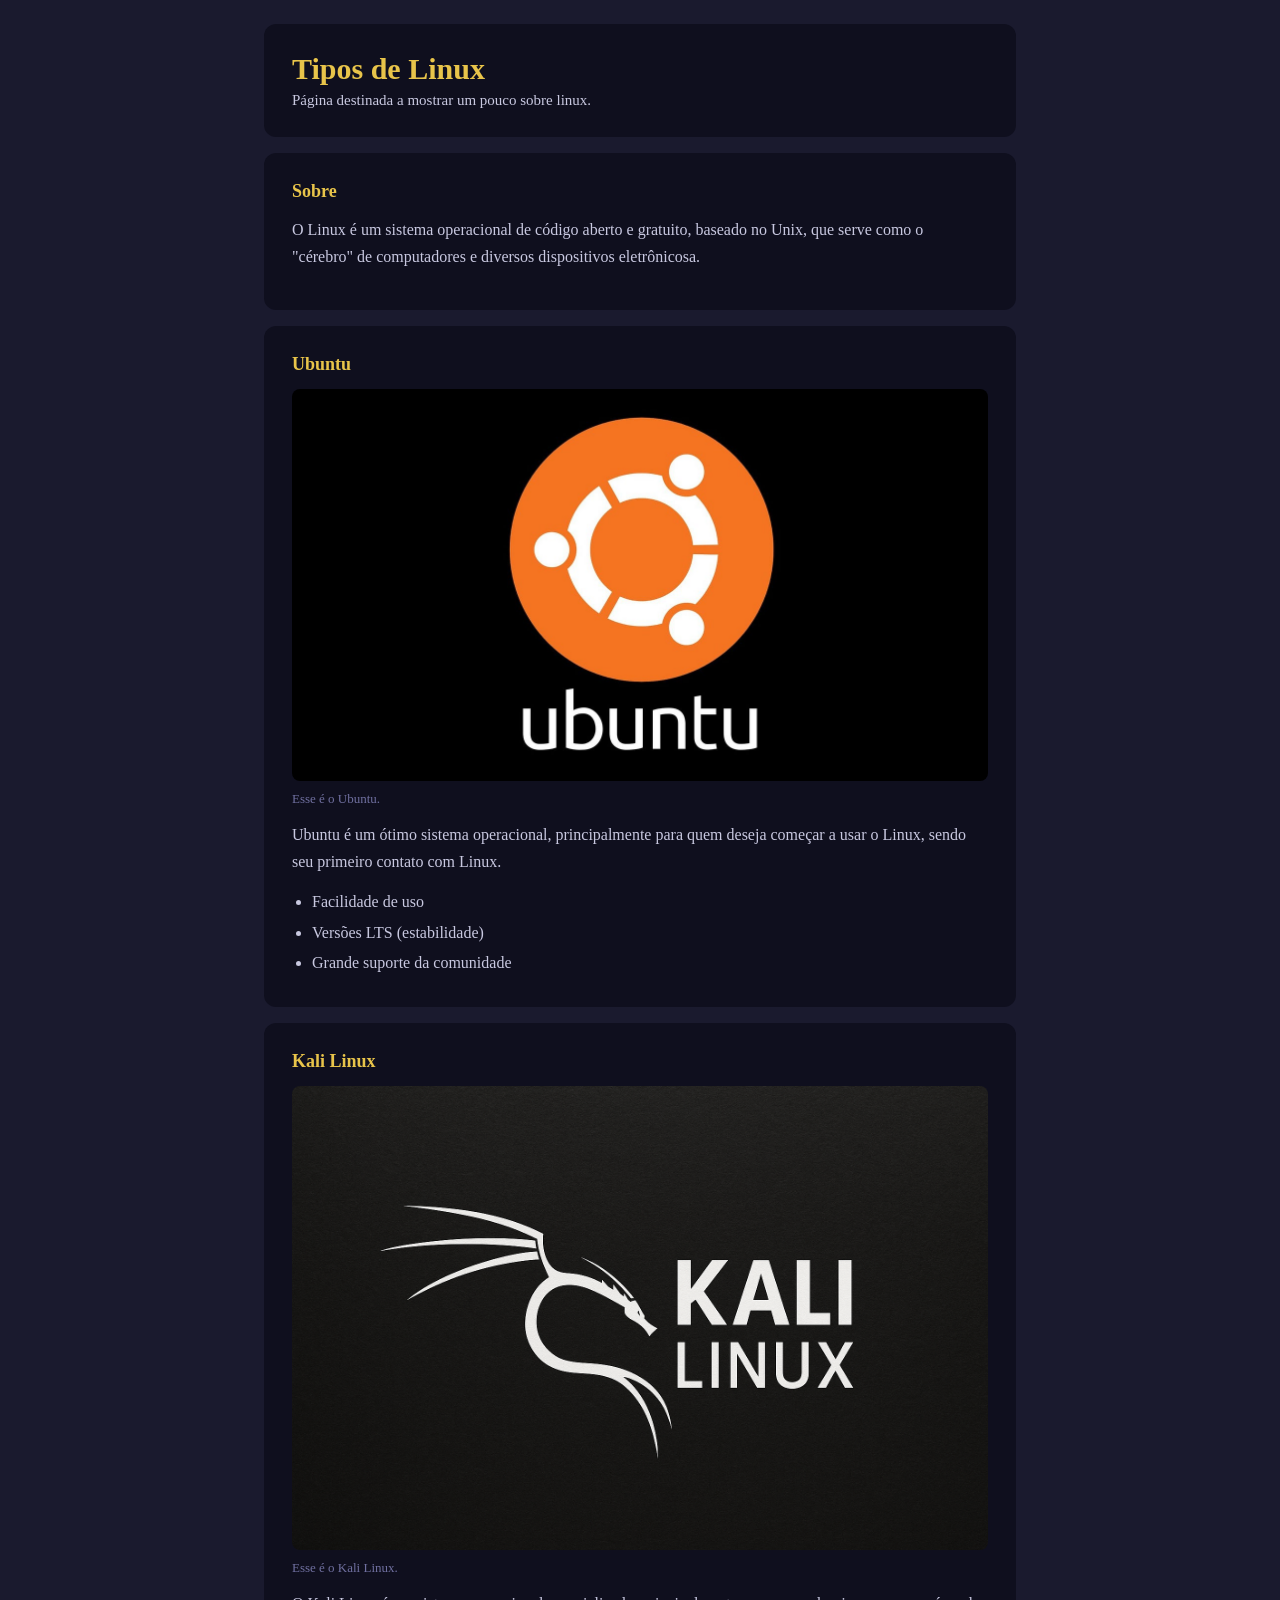
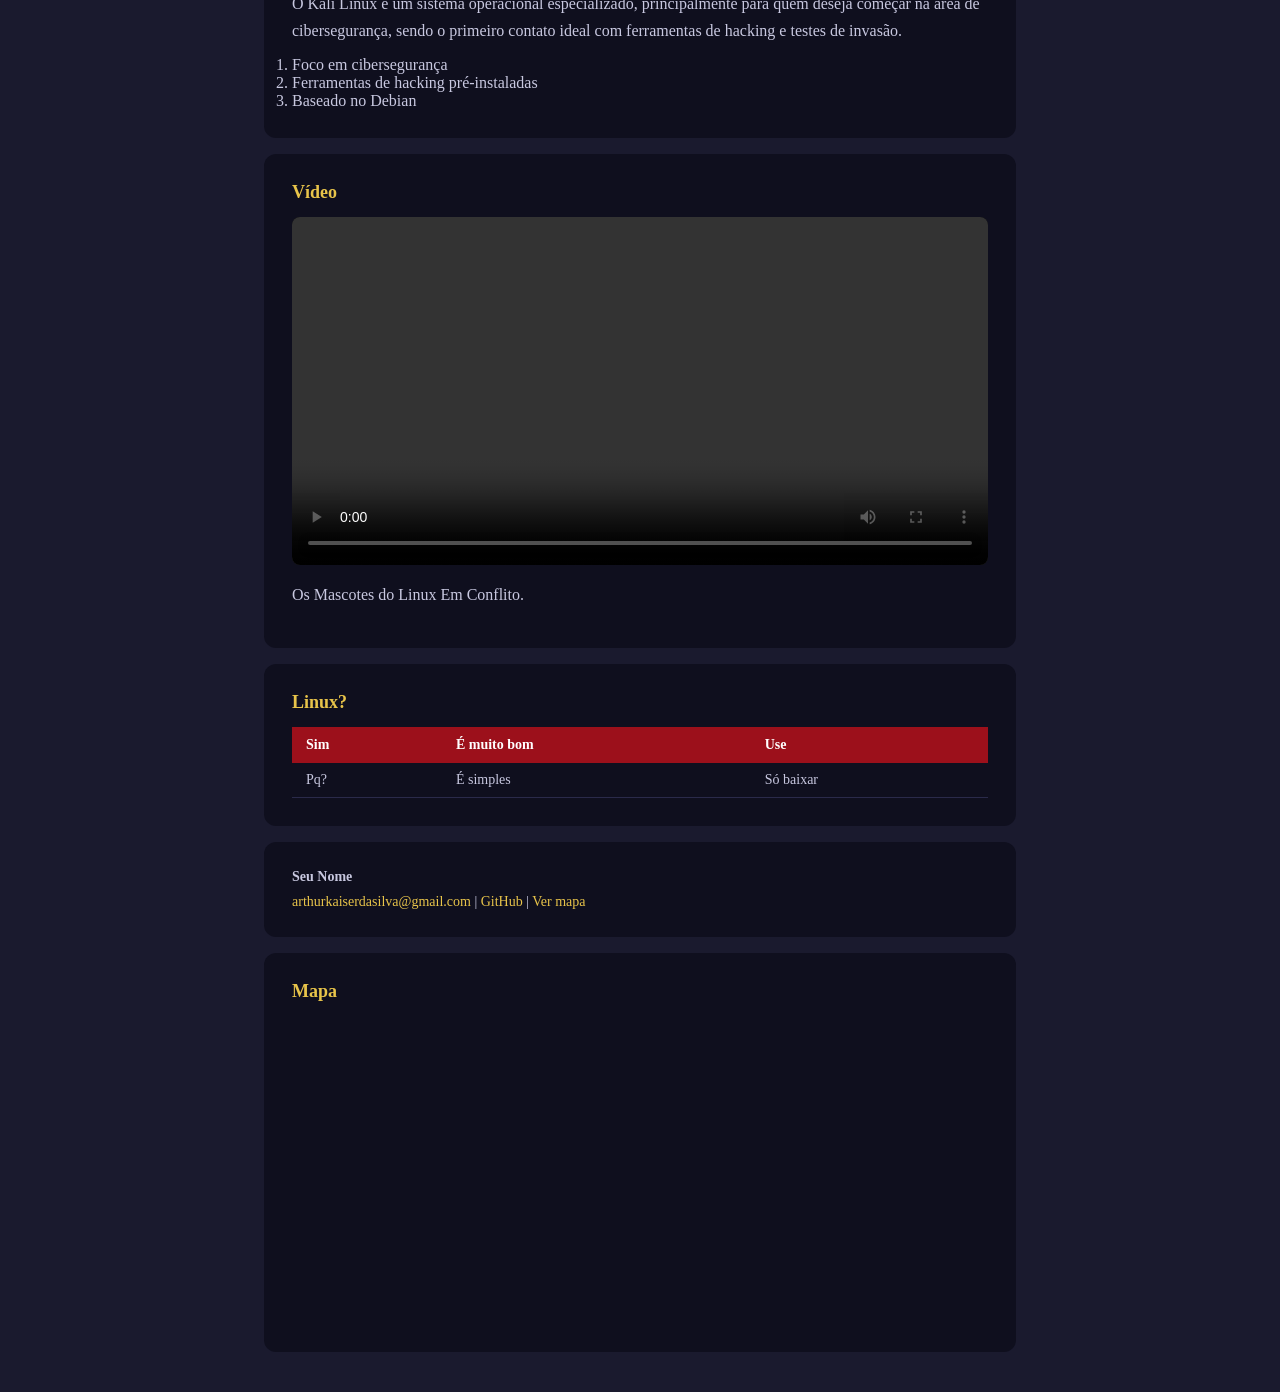
==== index.html @ 12c471ad "Add files via upload" ====
<!DOCTYPE html>
<html lang="pt-BR">

<head>
  <meta charset="utf-8" />
  <meta name="viewport" content="width=device-width, initial-scale=1" />
  <title>Linux</title>
  <style>
    * {
      box-sizing: border-box;
      margin: 0;
      padding: 0;
    }

    body {
      font-family: Georgia, serif;
      background: #1a1a2e;
      color: #c8c8e0;
    }

    .container {
      max-width: 800px;
      margin: 0 auto;
      padding: 24px;
    }

    header {
      background: #0f0f1e;
      border-radius: 12px;
      padding: 28px;
      margin-bottom: 16px;
    }

    header h1 {
      color: #e8c44a;
      font-size: 30px;
      margin-bottom: 6px;
    }

    header p {
      font-size: 15px;
    }

    section {
      background: #0f0f1e;
      border-radius: 12px;
      padding: 28px;
      margin-bottom: 16px;
    }

    section h2 {
      color: #e8c44a;
      font-size: 18px;
      margin-bottom: 14px;
    }

    section p {
      line-height: 1.7;
      margin-bottom: 12px;
    }

    img {
      width: 100%;
      height: auto;
      border-radius: 8px;
      margin-bottom: 6px;
    }

    figcaption {
      font-size: 13px;
      color: #7070a0;
      margin-bottom: 14px;
    }

    ul {
      padding-left: 20px;
      line-height: 1.9;
    }

    video {
      width: 100%;
      border-radius: 8px;
      background: #000;
      margin-bottom: 12px;
    }

    table {
      width: 100%;
      border-collapse: collapse;
      font-size: 14px;
      margin-top: 4px;
    }

    th {
      background: #9c101b;
      color: #fff;
      padding: 10px 14px;
      text-align: left;
    }

    td {
      padding: 9px 14px;
      border-bottom: 1px solid #2a2a4a;
    }

    footer {
      background: #0f0f1e;
      border-radius: 12px;
      padding: 22px 28px;
      margin-bottom: 16px;
    }

    footer p {
      line-height: 1.8;
      font-size: 14px;
    }

    a {
      color: #e8c44a;
      text-decoration: none;
    }

    iframe {
      width: 100%;
      height: 300px;
      border: 0;
      border-radius: 8px;
      margin-top: 4px;
    }
  </style>
</head>

<body>
  <div class="container">

    <header>
      <h1>Tipos de Linux</h1>
      <p>Página destinada a mostrar um pouco sobre linux.</p>
    </header>

    <section>
      <h2>Sobre</h2>
      <p>O Linux é um sistema operacional de código aberto e gratuito, baseado no Unix, que serve como o "cérebro" de computadores e diversos dispositivos eletrônicosa.</p>
    </section>

    <section>
      <h2>Ubuntu</h2>
      <figure>
        <img src="src/img/img01.png" alt="Ubuntu" />
        <figcaption>Esse é o Ubuntu.</figcaption>
      </figure>
      <p>Ubuntu é um ótimo sistema operacional, principalmente para quem deseja começar a usar o Linux, sendo seu primeiro contato com Linux.</p>
      <ul>
        <li>Facilidade de uso</li>
        <li>Versões LTS (estabilidade)</li>
        <li>Grande suporte da comunidade</li>
      </ul>
    </section>

    <section>
      <h2>Kali Linux</h2>
      <figure>
        <img src="src/img/img02.png" alt="Kali Linux" />
        <figcaption>Esse é o Kali Linux.</figcaption>
      </figure>
      <p>O Kali Linux é um sistema operacional especializado, principalmente para quem deseja começar na área de cibersegurança, sendo o primeiro contato ideal com ferramentas de hacking e testes de invasão.</p>
      <ol>
        <li>Foco em cibersegurança</li>
        <li>Ferramentas de hacking pré-instaladas</li>
        <li>Baseado no Debian</li>
      </ol>
    </section>

    <section>
      <h2>Vídeo</h2>
      <video controls>
        <source src="src/vid/vid01.mp4" type="video/mp4" />
        
      </video>
      <p>Os Mascotes do Linux Em Conflito.</p>
    </section>

    <section>
      <h2>Linux?</h2>
      <table>
        <tr>
          <th>Sim</th>
          <th>É muito bom</th>
          <th>Use</th>
        </tr>
        <tr>
          <td>Pq?</td>
          <td>É simples</td>
          <td>Só baixar</td>
        </tr>
      </table>
    </section>

    <footer>
      <p><strong>Seu Nome</strong></p>
      <p>
        <a href="mailto:arthurkaiserdasilva@gmail.com">arthurkaiserdasilva@gmail.com</a> |
        <a href="https://github.com/arthurkaisers" target="_blank">GitHub</a> |
        <a href="#mapa">Ver mapa</a>
      </p>
    </footer>

    <section id="mapa">
      <h2>Mapa</h2>
      <iframe
        title="Mapa"
        src="https://www.google.com/maps/embed?pb=!1m18!1m12!1m3!1d3576.6852123046588!2d-48.85361492365835!3d-26.30430296806003!2m3!1f0!2f0!3f0!3m2!1i1024!2i768!4f13.1!3m3!1m2!1s0x94deb047b2a98c67%3A0x8101cf18a613c42a!2sCentro%20Universit%C3%A1rio%20Cat%C3%B3lica%20de%20Santa%20Catarina%20-%20Joinville!5e0!3m2!1spt-BR!2sbr!4v1771796308156!5m2!1spt-BR!2sbr"
        loading="lazy"
        referrerpolicy="no-referrer-when-downgrade">
      </iframe>
    </section>

  </div>
</body>

</html>
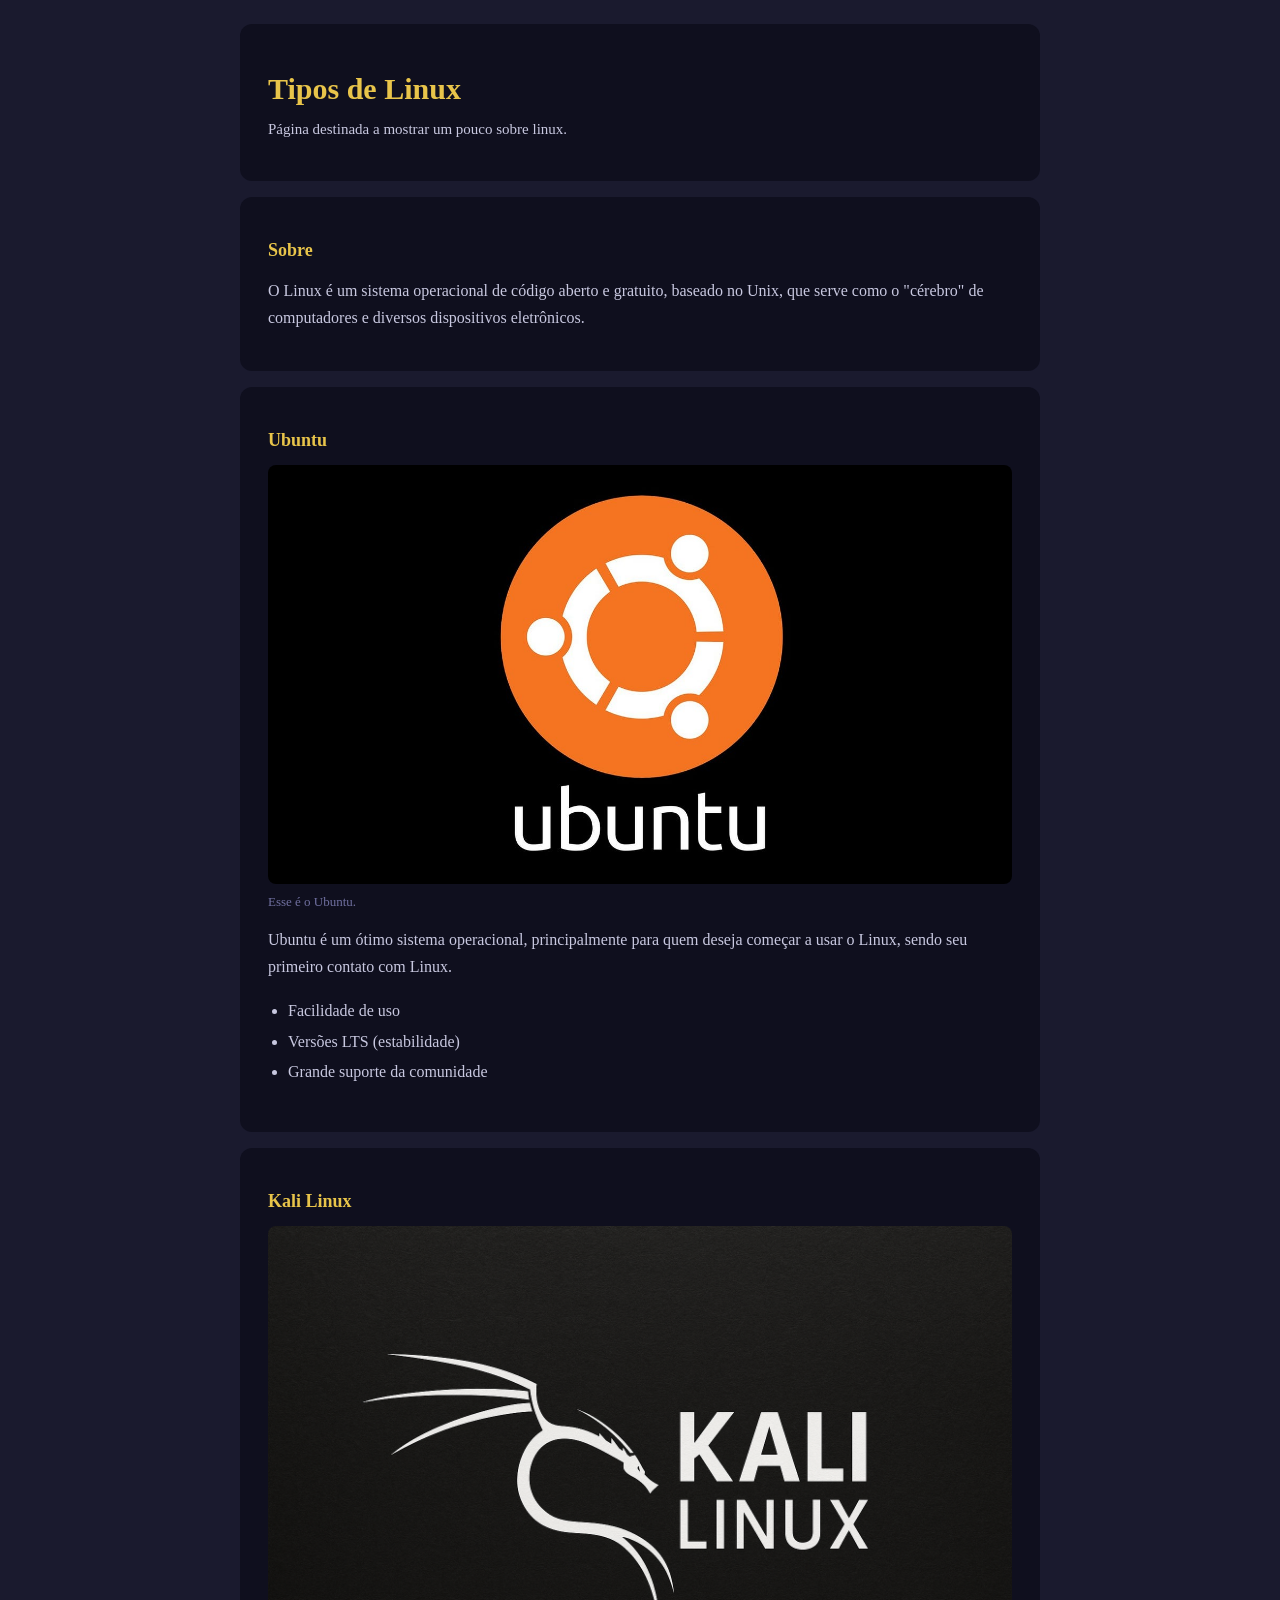
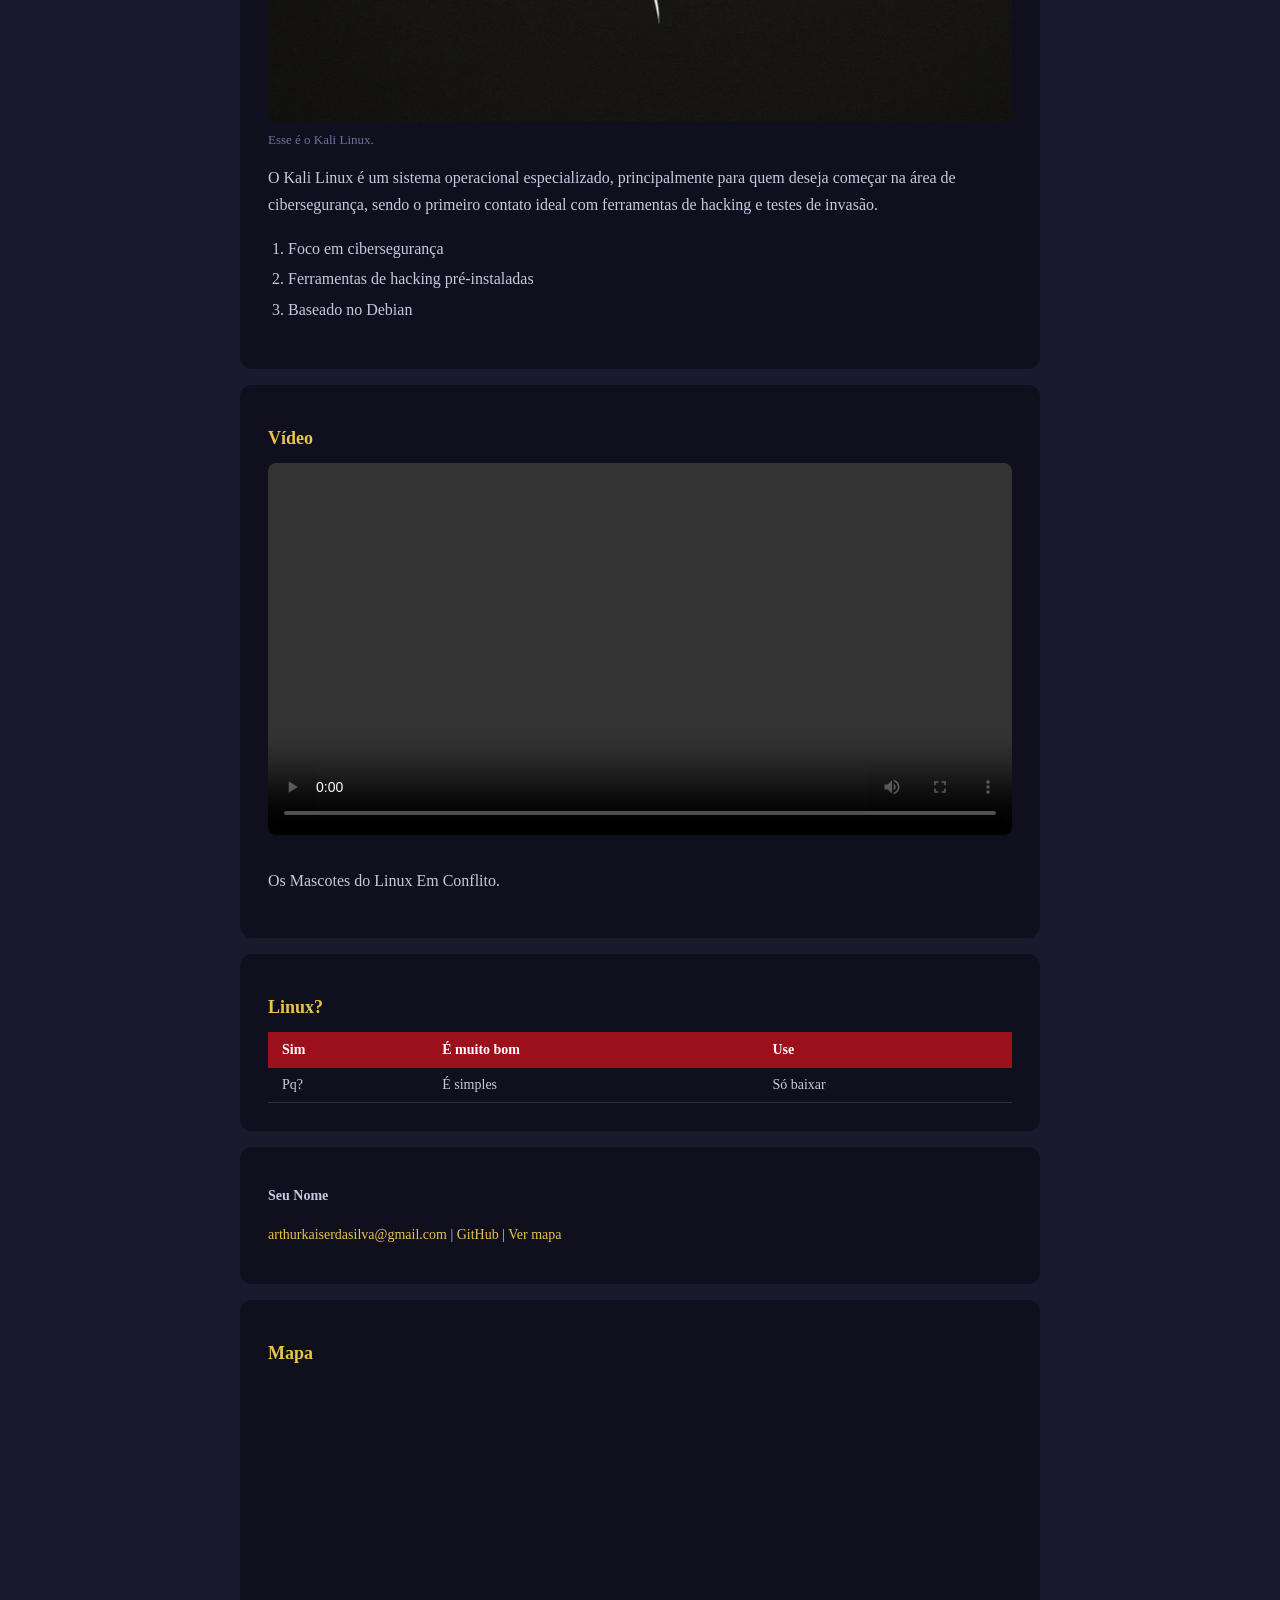
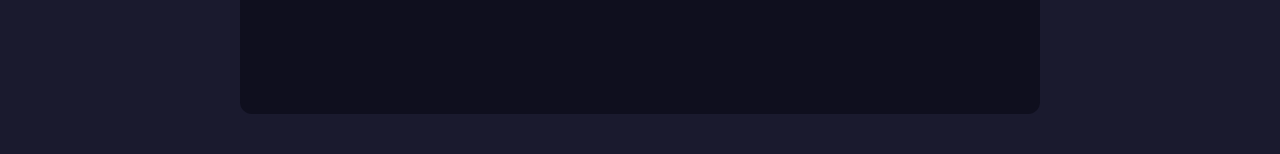
==== commit d2d82ff8: "Add files via upload" ====
--- a/index.html
+++ b/index.html
@@ -5,217 +5,94 @@
   <meta charset="utf-8" />
   <meta name="viewport" content="width=device-width, initial-scale=1" />
   <title>Linux</title>
-  <style>
-    * {
-      box-sizing: border-box;
-      margin: 0;
-      padding: 0;
-    }
-
-    body {
-      font-family: Georgia, serif;
-      background: #1a1a2e;
-      color: #c8c8e0;
-    }
-
-    .container {
-      max-width: 800px;
-      margin: 0 auto;
-      padding: 24px;
-    }
-
-    header {
-      background: #0f0f1e;
-      border-radius: 12px;
-      padding: 28px;
-      margin-bottom: 16px;
-    }
-
-    header h1 {
-      color: #e8c44a;
-      font-size: 30px;
-      margin-bottom: 6px;
-    }
-
-    header p {
-      font-size: 15px;
-    }
-
-    section {
-      background: #0f0f1e;
-      border-radius: 12px;
-      padding: 28px;
-      margin-bottom: 16px;
-    }
-
-    section h2 {
-      color: #e8c44a;
-      font-size: 18px;
-      margin-bottom: 14px;
-    }
-
-    section p {
-      line-height: 1.7;
-      margin-bottom: 12px;
-    }
-
-    img {
-      width: 100%;
-      height: auto;
-      border-radius: 8px;
-      margin-bottom: 6px;
-    }
-
-    figcaption {
-      font-size: 13px;
-      color: #7070a0;
-      margin-bottom: 14px;
-    }
-
-    ul {
-      padding-left: 20px;
-      line-height: 1.9;
-    }
-
-    video {
-      width: 100%;
-      border-radius: 8px;
-      background: #000;
-      margin-bottom: 12px;
-    }
-
-    table {
-      width: 100%;
-      border-collapse: collapse;
-      font-size: 14px;
-      margin-top: 4px;
-    }
-
-    th {
-      background: #9c101b;
-      color: #fff;
-      padding: 10px 14px;
-      text-align: left;
-    }
-
-    td {
-      padding: 9px 14px;
-      border-bottom: 1px solid #2a2a4a;
-    }
-
-    footer {
-      background: #0f0f1e;
-      border-radius: 12px;
-      padding: 22px 28px;
-      margin-bottom: 16px;
-    }
-
-    footer p {
-      line-height: 1.8;
-      font-size: 14px;
-    }
-
-    a {
-      color: #e8c44a;
-      text-decoration: none;
-    }
-
-    iframe {
-      width: 100%;
-      height: 300px;
-      border: 0;
-      border-radius: 8px;
-      margin-top: 4px;
-    }
-  </style>
 </head>
 
-<body>
-  <div class="container">
+<body style="font-family: Georgia, serif; background: #1a1a2e; color: #c8c8e0; margin: 0; padding: 0;">
 
-    <header>
-      <h1>Tipos de Linux</h1>
-      <p>Página destinada a mostrar um pouco sobre linux.</p>
+  <div style="max-width: 800px; margin: 0 auto; padding: 24px;">
+
+    <header style="background: #0f0f1e; border-radius: 12px; padding: 28px; margin-bottom: 16px;">
+      <h1 style="color: #e8c44a; font-size: 30px; margin-bottom: 6px;">Tipos de Linux</h1>
+      <p style="font-size: 15px;">Página destinada a mostrar um pouco sobre linux.</p>
     </header>
 
-    <section>
-      <h2>Sobre</h2>
-      <p>O Linux é um sistema operacional de código aberto e gratuito, baseado no Unix, que serve como o "cérebro" de computadores e diversos dispositivos eletrônicosa.</p>
+    <section style="background: #0f0f1e; border-radius: 12px; padding: 28px; margin-bottom: 16px;">
+      <h2 style="color: #e8c44a; font-size: 18px; margin-bottom: 14px;">Sobre</h2>
+      <p style="line-height: 1.7; margin-bottom: 12px;">O Linux é um sistema operacional de código aberto e gratuito, baseado no Unix, que serve como o "cérebro" de computadores e diversos dispositivos eletrônicos.</p>
     </section>
 
-    <section>
-      <h2>Ubuntu</h2>
-      <figure>
-        <img src="src/img/img01.png" alt="Ubuntu" />
-        <figcaption>Esse é o Ubuntu.</figcaption>
+    <section style="background: #0f0f1e; border-radius: 12px; padding: 28px; margin-bottom: 16px;">
+      <h2 style="color: #e8c44a; font-size: 18px; margin-bottom: 14px;">Ubuntu</h2>
+      <figure style="margin: 0;">
+        <img src="src/img/img01.png" alt="Ubuntu" style="width: 100%; height: auto; border-radius: 8px; margin-bottom: 6px;" />
+        <figcaption style="font-size: 13px; color: #7070a0; margin-bottom: 14px;">Esse é o Ubuntu.</figcaption>
       </figure>
-      <p>Ubuntu é um ótimo sistema operacional, principalmente para quem deseja começar a usar o Linux, sendo seu primeiro contato com Linux.</p>
-      <ul>
+      <p style="line-height: 1.7; margin-bottom: 12px;">Ubuntu é um ótimo sistema operacional, principalmente para quem deseja começar a usar o Linux, sendo seu primeiro contato com Linux.</p>
+      <ul style="padding-left: 20px; line-height: 1.9;">
         <li>Facilidade de uso</li>
         <li>Versões LTS (estabilidade)</li>
         <li>Grande suporte da comunidade</li>
       </ul>
     </section>
 
-    <section>
-      <h2>Kali Linux</h2>
-      <figure>
-        <img src="src/img/img02.png" alt="Kali Linux" />
-        <figcaption>Esse é o Kali Linux.</figcaption>
+    <section style="background: #0f0f1e; border-radius: 12px; padding: 28px; margin-bottom: 16px;">
+      <h2 style="color: #e8c44a; font-size: 18px; margin-bottom: 14px;">Kali Linux</h2>
+      <figure style="margin: 0;">
+        <img src="src/img/img02.png" alt="Kali Linux" style="width: 100%; height: auto; border-radius: 8px; margin-bottom: 6px;" />
+        <figcaption style="font-size: 13px; color: #7070a0; margin-bottom: 14px;">Esse é o Kali Linux.</figcaption>
       </figure>
-      <p>O Kali Linux é um sistema operacional especializado, principalmente para quem deseja começar na área de cibersegurança, sendo o primeiro contato ideal com ferramentas de hacking e testes de invasão.</p>
-      <ol>
+      <p style="line-height: 1.7; margin-bottom: 12px;">O Kali Linux é um sistema operacional especializado, principalmente para quem deseja começar na área de cibersegurança, sendo o primeiro contato ideal com ferramentas de hacking e testes de invasão.</p>
+      <ol style="padding-left: 20px; line-height: 1.9;">
         <li>Foco em cibersegurança</li>
         <li>Ferramentas de hacking pré-instaladas</li>
         <li>Baseado no Debian</li>
       </ol>
     </section>
 
-    <section>
-      <h2>Vídeo</h2>
-      <video controls>
+    <section style="background: #0f0f1e; border-radius: 12px; padding: 28px; margin-bottom: 16px;">
+      <h2 style="color: #e8c44a; font-size: 18px; margin-bottom: 14px;">Vídeo</h2>
+      <video controls style="width: 100%; border-radius: 8px; background: #000; margin-bottom: 12px;">
         <source src="src/vid/vid01.mp4" type="video/mp4" />
-        
       </video>
-      <p>Os Mascotes do Linux Em Conflito.</p>
+      <p style="line-height: 1.7;">Os Mascotes do Linux Em Conflito.</p>
     </section>
 
-    <section>
-      <h2>Linux?</h2>
-      <table>
+    <section style="background: #0f0f1e; border-radius: 12px; padding: 28px; margin-bottom: 16px;">
+      <h2 style="color: #e8c44a; font-size: 18px; margin-bottom: 14px;">Linux?</h2>
+      <table style="width: 100%; border-collapse: collapse; font-size: 14px; margin-top: 4px;">
         <tr>
-          <th>Sim</th>
-          <th>É muito bom</th>
-          <th>Use</th>
+          <th style="background: #9c101b; color: #fff; padding: 10px 14px; text-align: left;">Sim</th>
+          <th style="background: #9c101b; color: #fff; padding: 10px 14px; text-align: left;">É muito bom</th>
+          <th style="background: #9c101b; color: #fff; padding: 10px 14px; text-align: left;">Use</th>
         </tr>
         <tr>
-          <td>Pq?</td>
-          <td>É simples</td>
-          <td>Só baixar</td>
+          <td style="padding: 9px 14px; border-bottom: 1px solid #2a2a4a;">Pq?</td>
+          <td style="padding: 9px 14px; border-bottom: 1px solid #2a2a4a;">É simples</td>
+          <td style="padding: 9px 14px; border-bottom: 1px solid #2a2a4a;">Só baixar</td>
         </tr>
       </table>
     </section>
 
-    <footer>
-      <p><strong>Seu Nome</strong></p>
-      <p>
-        <a href="mailto:arthurkaiserdasilva@gmail.com">arthurkaiserdasilva@gmail.com</a> |
-        <a href="https://github.com/arthurkaisers" target="_blank">GitHub</a> |
-        <a href="#mapa">Ver mapa</a>
+    <footer style="background: #0f0f1e; border-radius: 12px; padding: 22px 28px; margin-bottom: 16px;">
+      <p style="line-height: 1.8; font-size: 14px;"><strong>Seu Nome</strong></p>
+      <p style="line-height: 1.8; font-size: 14px;">
+        <a href="mailto:arthurkaiserdasilva@gmail.com" style="color: #e8c44a; text-decoration: none;">arthurkaiserdasilva@gmail.com</a> |
+        <a href="https://github.com/arthurkaisers" target="_blank" style="color: #e8c44a; text-decoration: none;">GitHub</a> |
+        <a href="#mapa" style="color: #e8c44a; text-decoration: none;">Ver mapa</a>
       </p>
     </footer>
 
-    <section id="mapa">
-      <h2>Mapa</h2>
-      <iframe
-        title="Mapa"
+    <section id="mapa" style="background: #0f0f1e; border-radius: 12px; padding: 28px; margin-bottom: 16px;">
+      <h2 style="color: #e8c44a; font-size: 18px; margin-bottom: 14px;">Mapa</h2>
+      <iframe title="Mapa"
         src="https://www.google.com/maps/embed?pb=!1m18!1m12!1m3!1d3576.6852123046588!2d-48.85361492365835!3d-26.30430296806003!2m3!1f0!2f0!3f0!3m2!1i1024!2i768!4f13.1!3m3!1m2!1s0x94deb047b2a98c67%3A0x8101cf18a613c42a!2sCentro%20Universit%C3%A1rio%20Cat%C3%B3lica%20de%20Santa%20Catarina%20-%20Joinville!5e0!3m2!1spt-BR!2sbr!4v1771796308156!5m2!1spt-BR!2sbr"
-        loading="lazy"
-        referrerpolicy="no-referrer-when-downgrade">
+        loading="lazy" referrerpolicy="no-referrer-when-downgrade"
+        style="width: 100%; height: 300px; border: 0; border-radius: 8px; margin-top: 4px;">
       </iframe>
     </section>
 
   </div>
+
 </body>
 
-</html>
+</html>
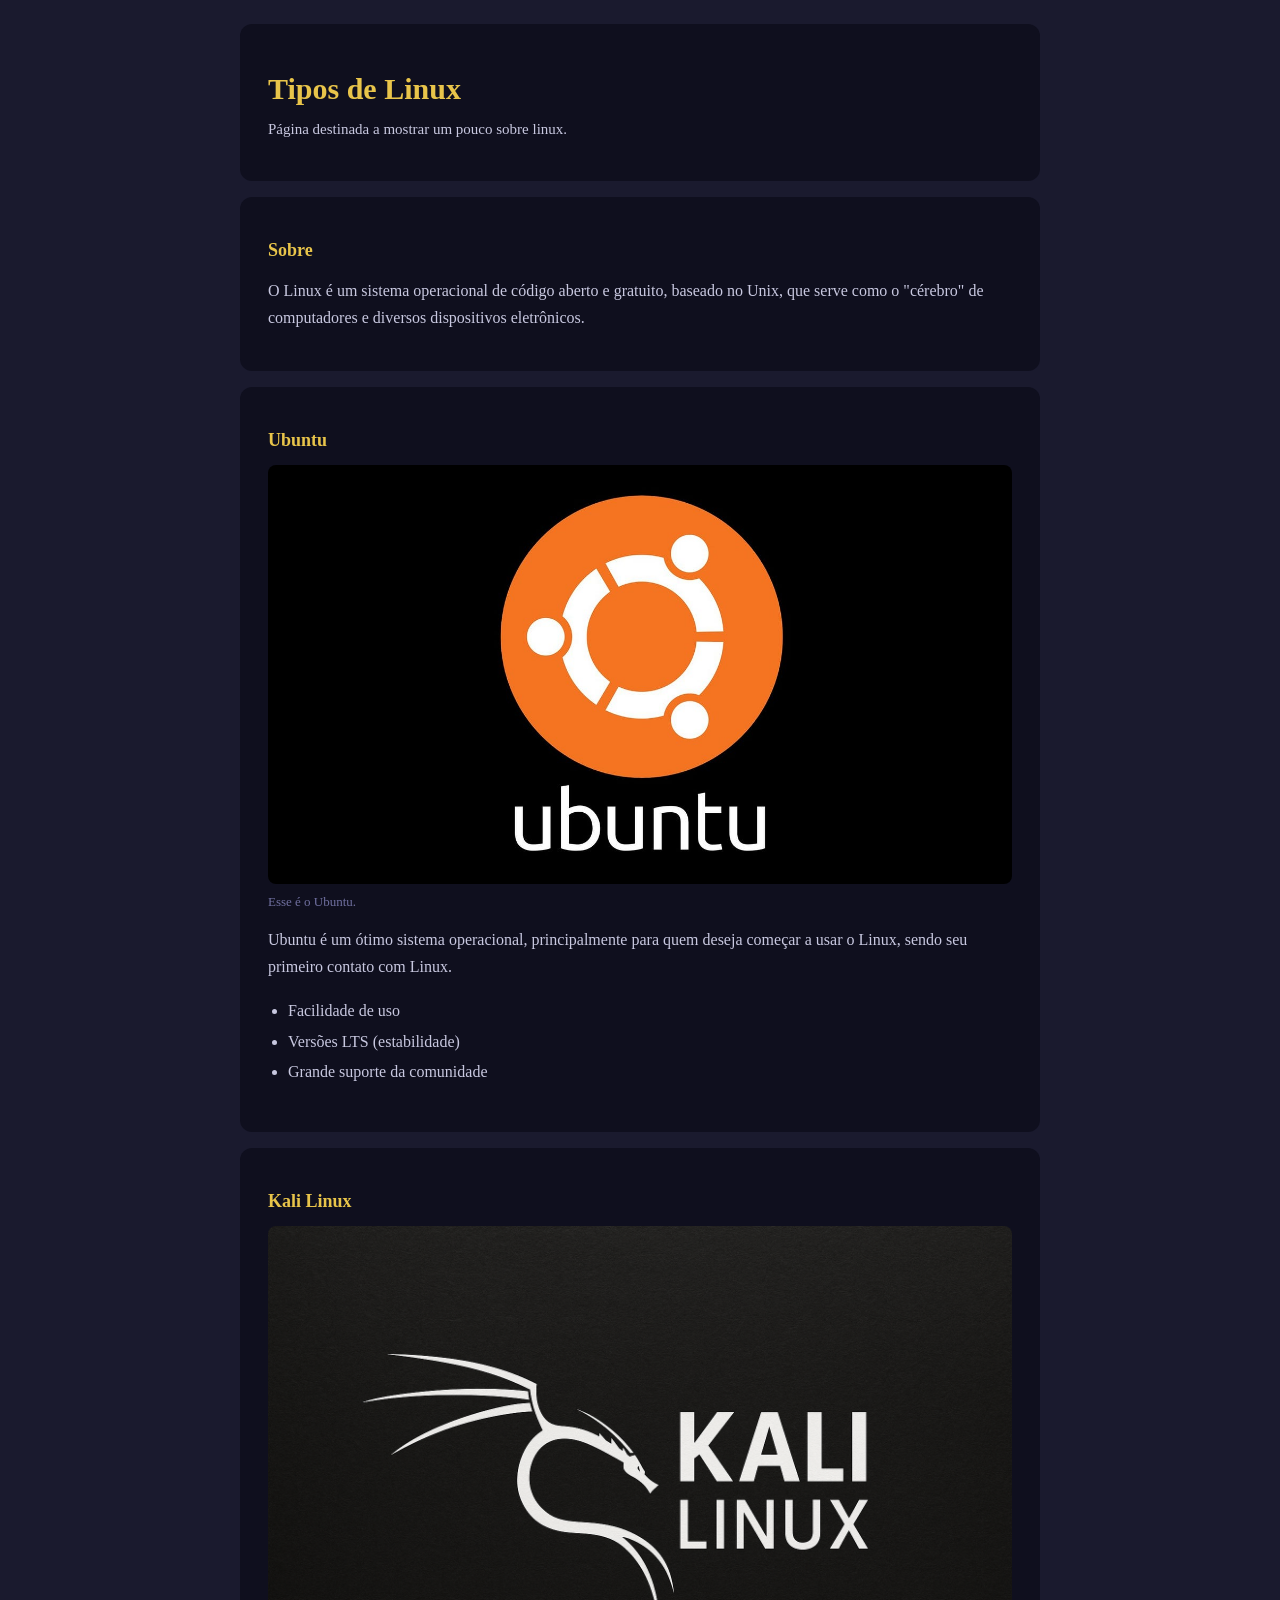
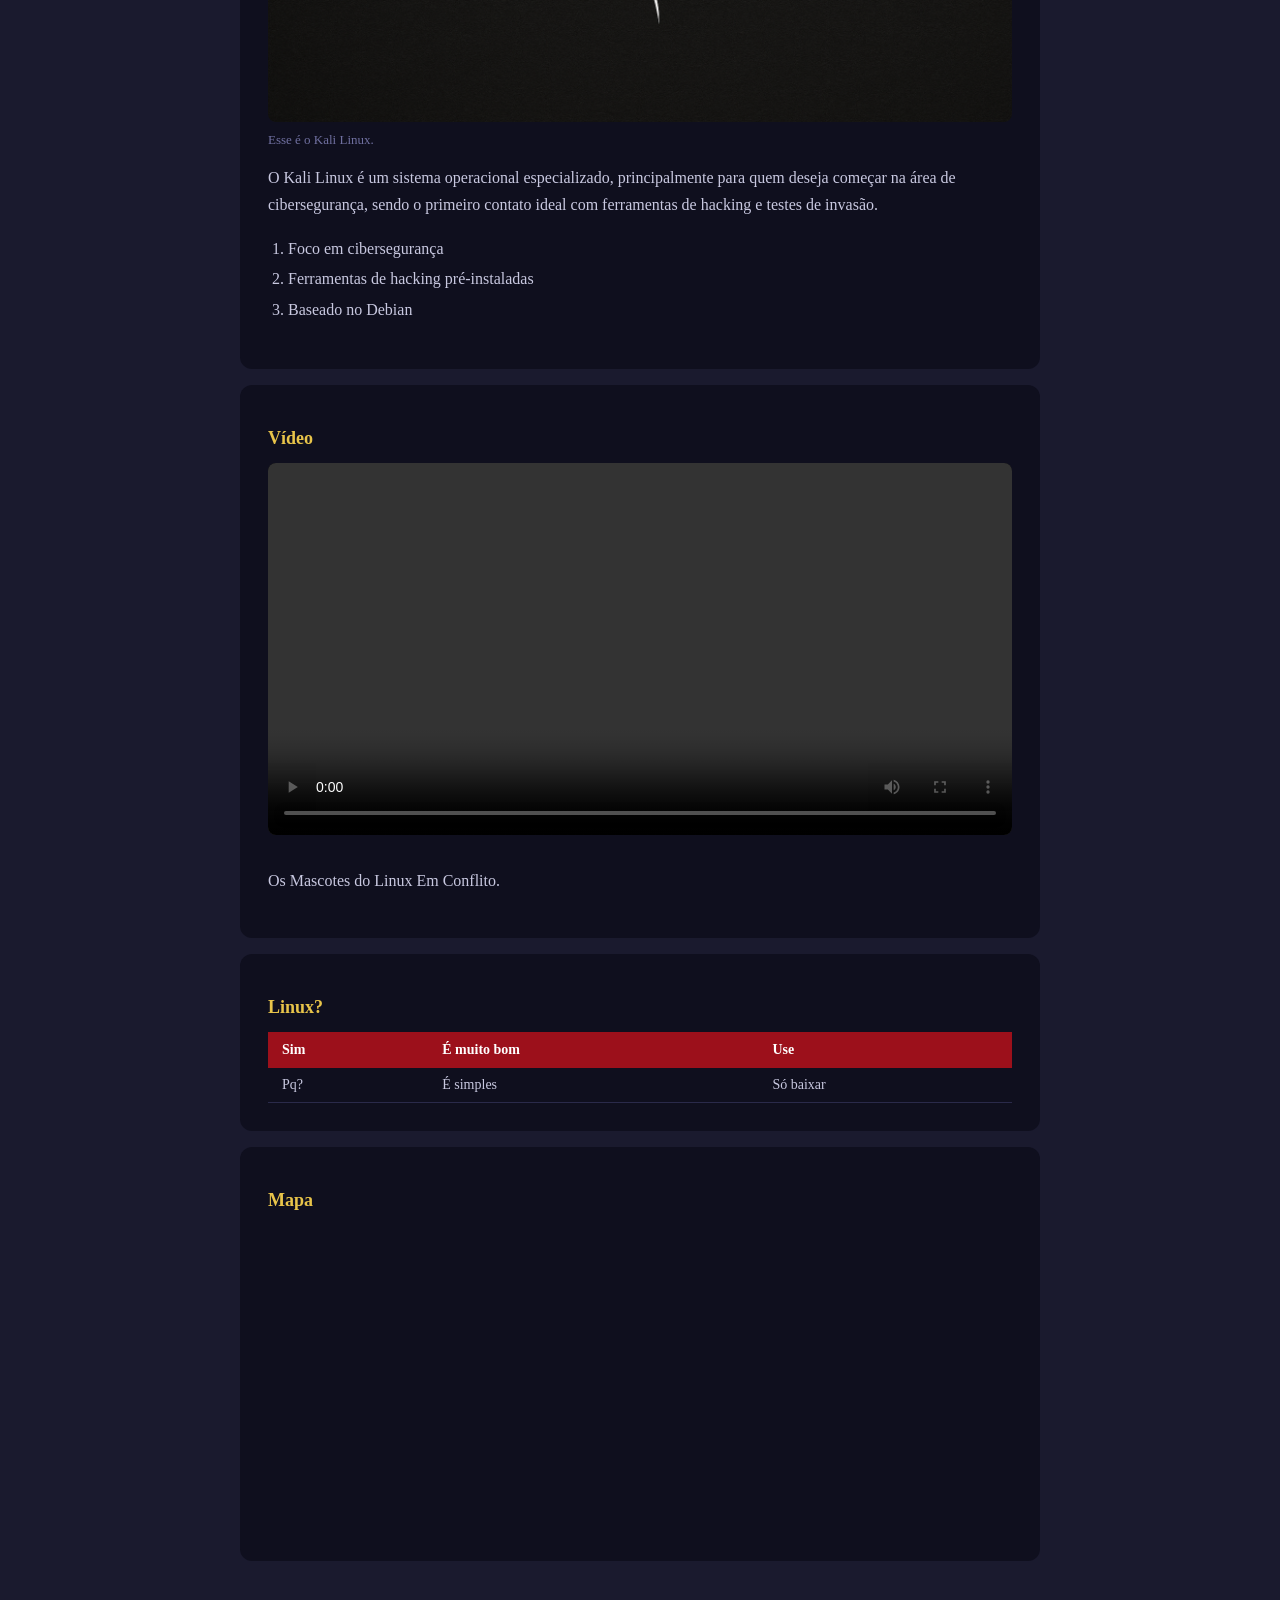
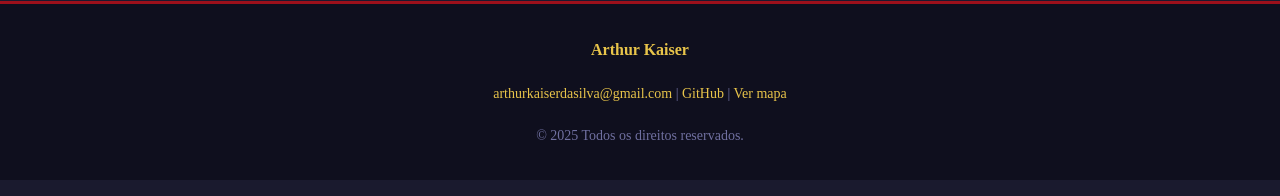
==== commit 778dc69e: "Add files via upload" ====
--- a/index.html
+++ b/index.html
@@ -18,16 +18,19 @@
 
     <section style="background: #0f0f1e; border-radius: 12px; padding: 28px; margin-bottom: 16px;">
       <h2 style="color: #e8c44a; font-size: 18px; margin-bottom: 14px;">Sobre</h2>
-      <p style="line-height: 1.7; margin-bottom: 12px;">O Linux é um sistema operacional de código aberto e gratuito, baseado no Unix, que serve como o "cérebro" de computadores e diversos dispositivos eletrônicos.</p>
+      <p style="line-height: 1.7; margin-bottom: 12px;">O Linux é um sistema operacional de código aberto e gratuito,
+        baseado no Unix, que serve como o "cérebro" de computadores e diversos dispositivos eletrônicos.</p>
     </section>
 
     <section style="background: #0f0f1e; border-radius: 12px; padding: 28px; margin-bottom: 16px;">
       <h2 style="color: #e8c44a; font-size: 18px; margin-bottom: 14px;">Ubuntu</h2>
       <figure style="margin: 0;">
-        <img src="src/img/img01.png" alt="Ubuntu" style="width: 100%; height: auto; border-radius: 8px; margin-bottom: 6px;" />
+        <img src="src/img/img01.png" alt="Ubuntu"
+          style="width: 100%; height: auto; border-radius: 8px; margin-bottom: 6px;" />
         <figcaption style="font-size: 13px; color: #7070a0; margin-bottom: 14px;">Esse é o Ubuntu.</figcaption>
       </figure>
-      <p style="line-height: 1.7; margin-bottom: 12px;">Ubuntu é um ótimo sistema operacional, principalmente para quem deseja começar a usar o Linux, sendo seu primeiro contato com Linux.</p>
+      <p style="line-height: 1.7; margin-bottom: 12px;">Ubuntu é um ótimo sistema operacional, principalmente para quem
+        deseja começar a usar o Linux, sendo seu primeiro contato com Linux.</p>
       <ul style="padding-left: 20px; line-height: 1.9;">
         <li>Facilidade de uso</li>
         <li>Versões LTS (estabilidade)</li>
@@ -38,10 +41,13 @@
     <section style="background: #0f0f1e; border-radius: 12px; padding: 28px; margin-bottom: 16px;">
       <h2 style="color: #e8c44a; font-size: 18px; margin-bottom: 14px;">Kali Linux</h2>
       <figure style="margin: 0;">
-        <img src="src/img/img02.png" alt="Kali Linux" style="width: 100%; height: auto; border-radius: 8px; margin-bottom: 6px;" />
+        <img src="src/img/img02.png" alt="Kali Linux"
+          style="width: 100%; height: auto; border-radius: 8px; margin-bottom: 6px;" />
         <figcaption style="font-size: 13px; color: #7070a0; margin-bottom: 14px;">Esse é o Kali Linux.</figcaption>
       </figure>
-      <p style="line-height: 1.7; margin-bottom: 12px;">O Kali Linux é um sistema operacional especializado, principalmente para quem deseja começar na área de cibersegurança, sendo o primeiro contato ideal com ferramentas de hacking e testes de invasão.</p>
+      <p style="line-height: 1.7; margin-bottom: 12px;">O Kali Linux é um sistema operacional especializado,
+        principalmente para quem deseja começar na área de cibersegurança, sendo o primeiro contato ideal com
+        ferramentas de hacking e testes de invasão.</p>
       <ol style="padding-left: 20px; line-height: 1.9;">
         <li>Foco em cibersegurança</li>
         <li>Ferramentas de hacking pré-instaladas</li>
@@ -73,15 +79,6 @@
       </table>
     </section>
 
-    <footer style="background: #0f0f1e; border-radius: 12px; padding: 22px 28px; margin-bottom: 16px;">
-      <p style="line-height: 1.8; font-size: 14px;"><strong>Seu Nome</strong></p>
-      <p style="line-height: 1.8; font-size: 14px;">
-        <a href="mailto:arthurkaiserdasilva@gmail.com" style="color: #e8c44a; text-decoration: none;">arthurkaiserdasilva@gmail.com</a> |
-        <a href="https://github.com/arthurkaisers" target="_blank" style="color: #e8c44a; text-decoration: none;">GitHub</a> |
-        <a href="#mapa" style="color: #e8c44a; text-decoration: none;">Ver mapa</a>
-      </p>
-    </footer>
-
     <section id="mapa" style="background: #0f0f1e; border-radius: 12px; padding: 28px; margin-bottom: 16px;">
       <h2 style="color: #e8c44a; font-size: 18px; margin-bottom: 14px;">Mapa</h2>
       <iframe title="Mapa"
@@ -93,6 +90,19 @@
 
   </div>
 
+  <footer
+    style="background: #0f0f1e; border-radius: 0; padding: 16px 28px; margin-bottom: 16px; text-align: center; border-top: 3px solid #9c101b;">
+    <p style="line-height: 2; font-size: 14px; color: #7070a0;"><strong style="color: #e8c44a; font-size: 16px;">Arthur
+        Kaiser</strong></p>
+    <p style="line-height: 2; font-size: 14px; color: #7070a0;"> <a href="mailto:arthurkaiserdasilva@gmail.com"
+        style="color: #e8c44a; text-decoration: none;">arthurkaiserdasilva@gmail.com</a> |
+      <a href="https://github.com/arthurkaisers" target="_blank"
+        style="color: #e8c44a; text-decoration: none;">GitHub</a> |
+      <a href="#mapa" style="color: #e8c44a; text-decoration: none;">Ver mapa</a>
+    </p>
+    <p style="line-height: 2; font-size: 14px; color: #7070a0;">© 2025 Todos os direitos reservados.</p>
+  </footer>
+
 </body>
 
 </html>
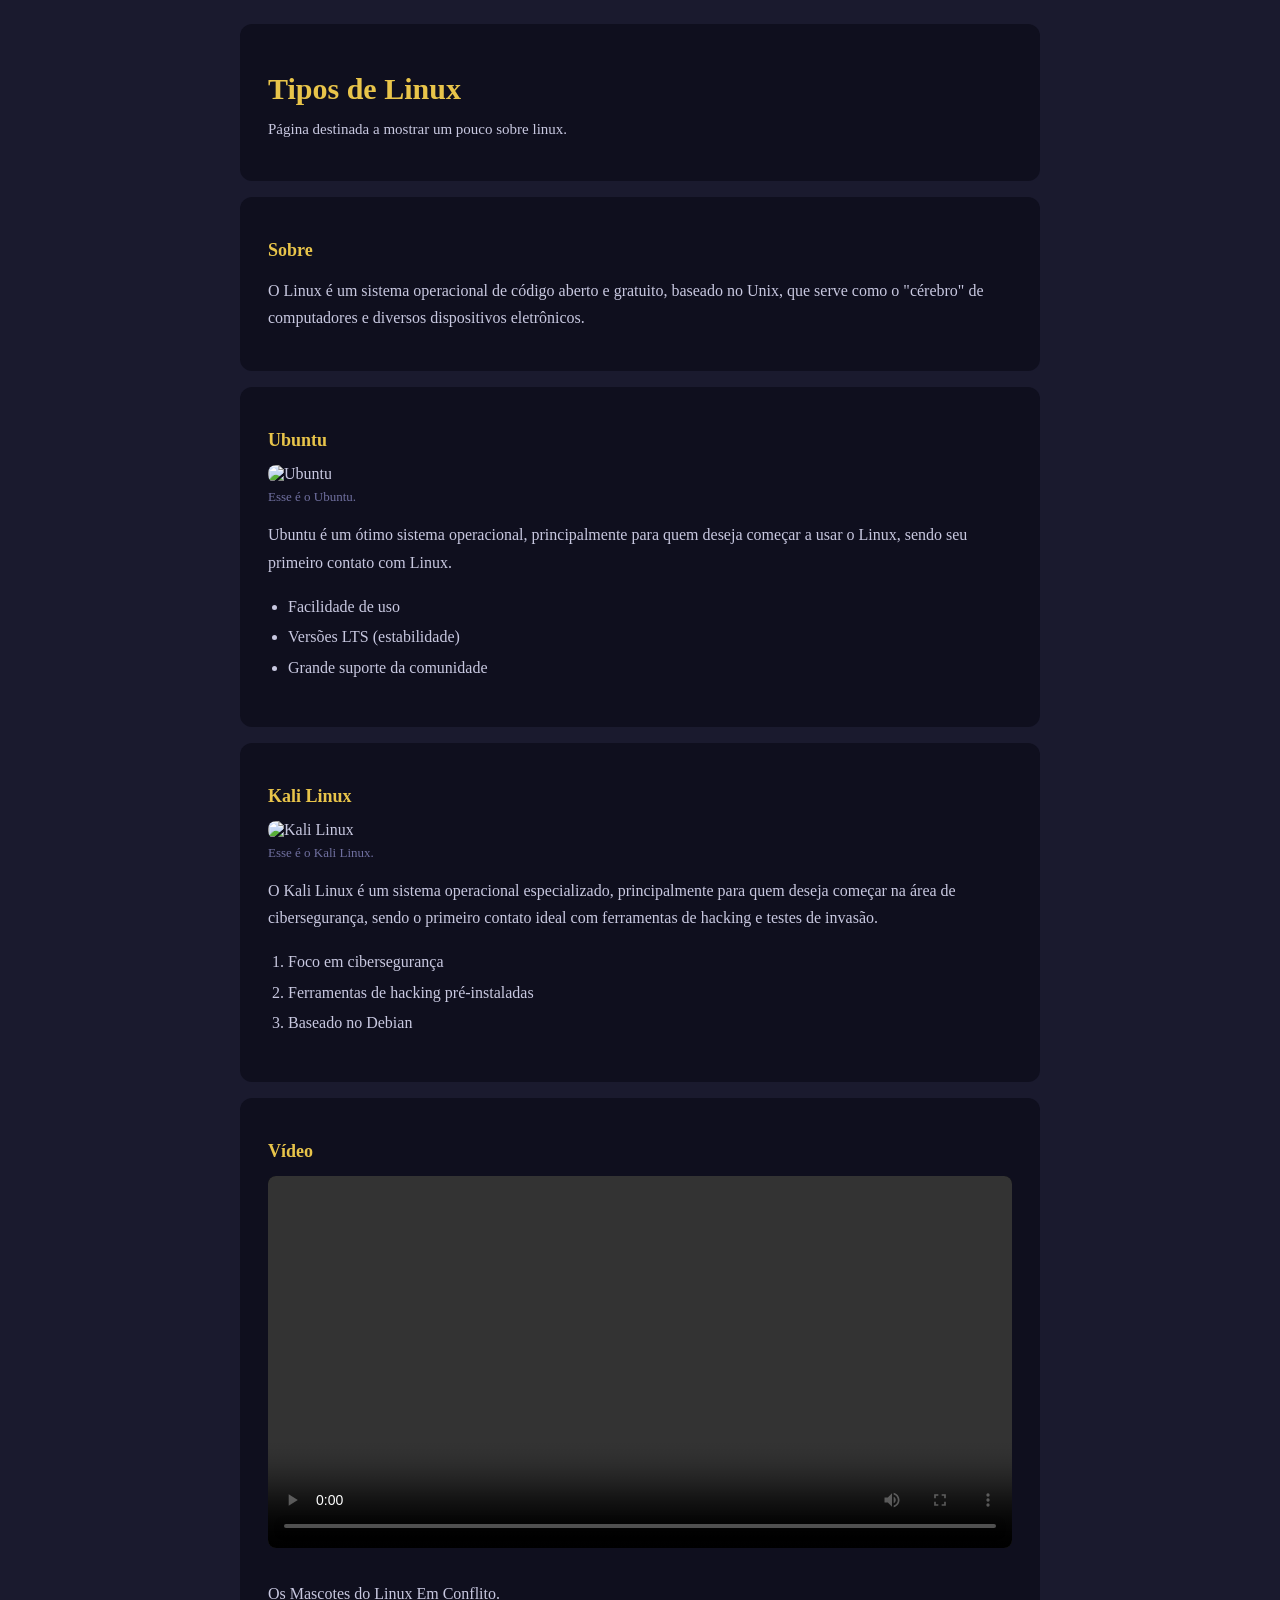
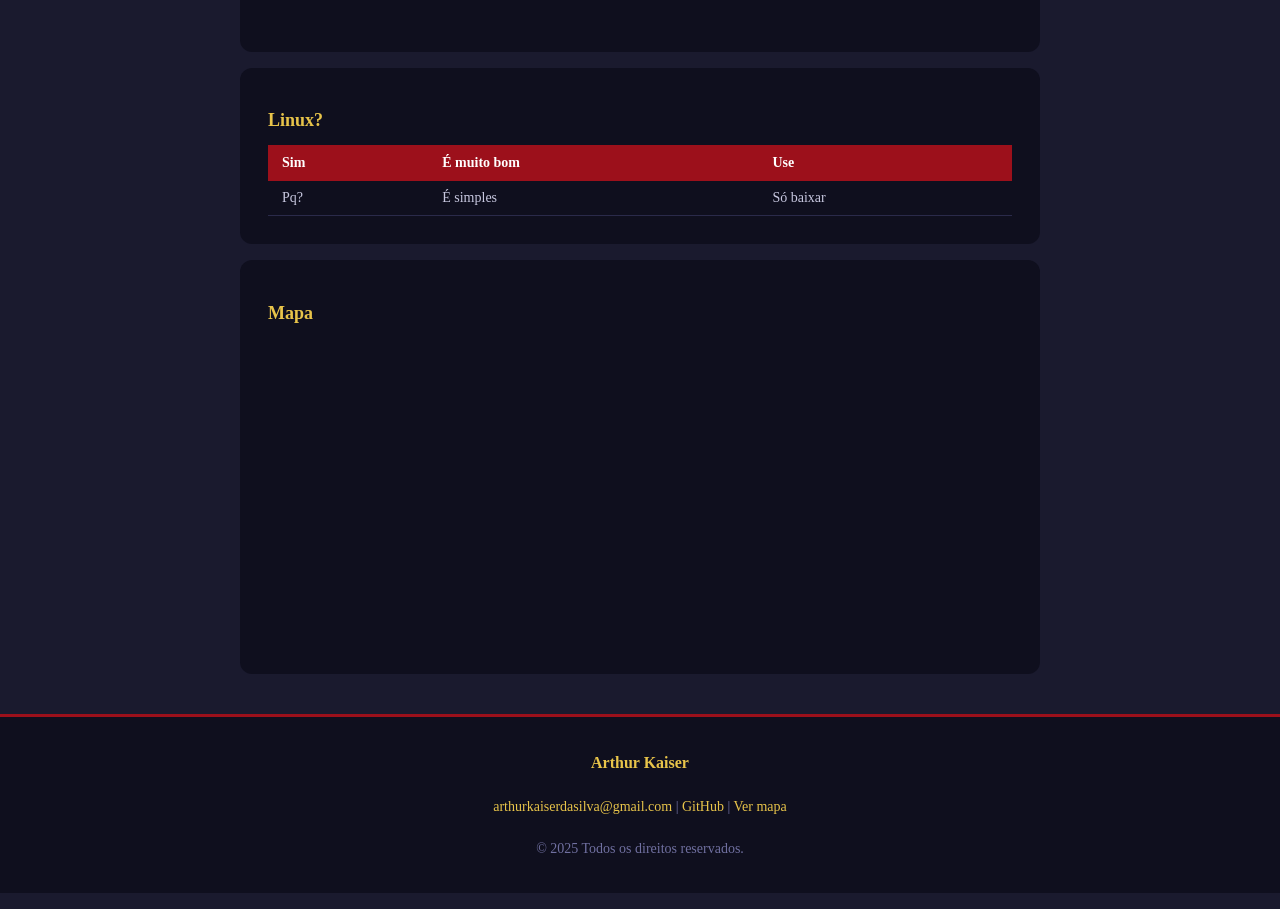
==== commit 4b6228ad: "Add files via upload" ====
--- a/index.html
+++ b/index.html
@@ -25,7 +25,7 @@
     <section style="background: #0f0f1e; border-radius: 12px; padding: 28px; margin-bottom: 16px;">
       <h2 style="color: #e8c44a; font-size: 18px; margin-bottom: 14px;">Ubuntu</h2>
       <figure style="margin: 0;">
-        <img src="src/img/img01.png" alt="Ubuntu"
+        <img src="img01.png" alt="Ubuntu"
           style="width: 100%; height: auto; border-radius: 8px; margin-bottom: 6px;" />
         <figcaption style="font-size: 13px; color: #7070a0; margin-bottom: 14px;">Esse é o Ubuntu.</figcaption>
       </figure>
@@ -41,7 +41,7 @@
     <section style="background: #0f0f1e; border-radius: 12px; padding: 28px; margin-bottom: 16px;">
       <h2 style="color: #e8c44a; font-size: 18px; margin-bottom: 14px;">Kali Linux</h2>
       <figure style="margin: 0;">
-        <img src="src/img/img02.png" alt="Kali Linux"
+        <img src="img02.png" alt="Kali Linux"
           style="width: 100%; height: auto; border-radius: 8px; margin-bottom: 6px;" />
         <figcaption style="font-size: 13px; color: #7070a0; margin-bottom: 14px;">Esse é o Kali Linux.</figcaption>
       </figure>
@@ -58,7 +58,7 @@
     <section style="background: #0f0f1e; border-radius: 12px; padding: 28px; margin-bottom: 16px;">
       <h2 style="color: #e8c44a; font-size: 18px; margin-bottom: 14px;">Vídeo</h2>
       <video controls style="width: 100%; border-radius: 8px; background: #000; margin-bottom: 12px;">
-        <source src="src/vid/vid01.mp4" type="video/mp4" />
+        <source src="vid01.mp4" type="video/mp4" />
       </video>
       <p style="line-height: 1.7;">Os Mascotes do Linux Em Conflito.</p>
     </section>
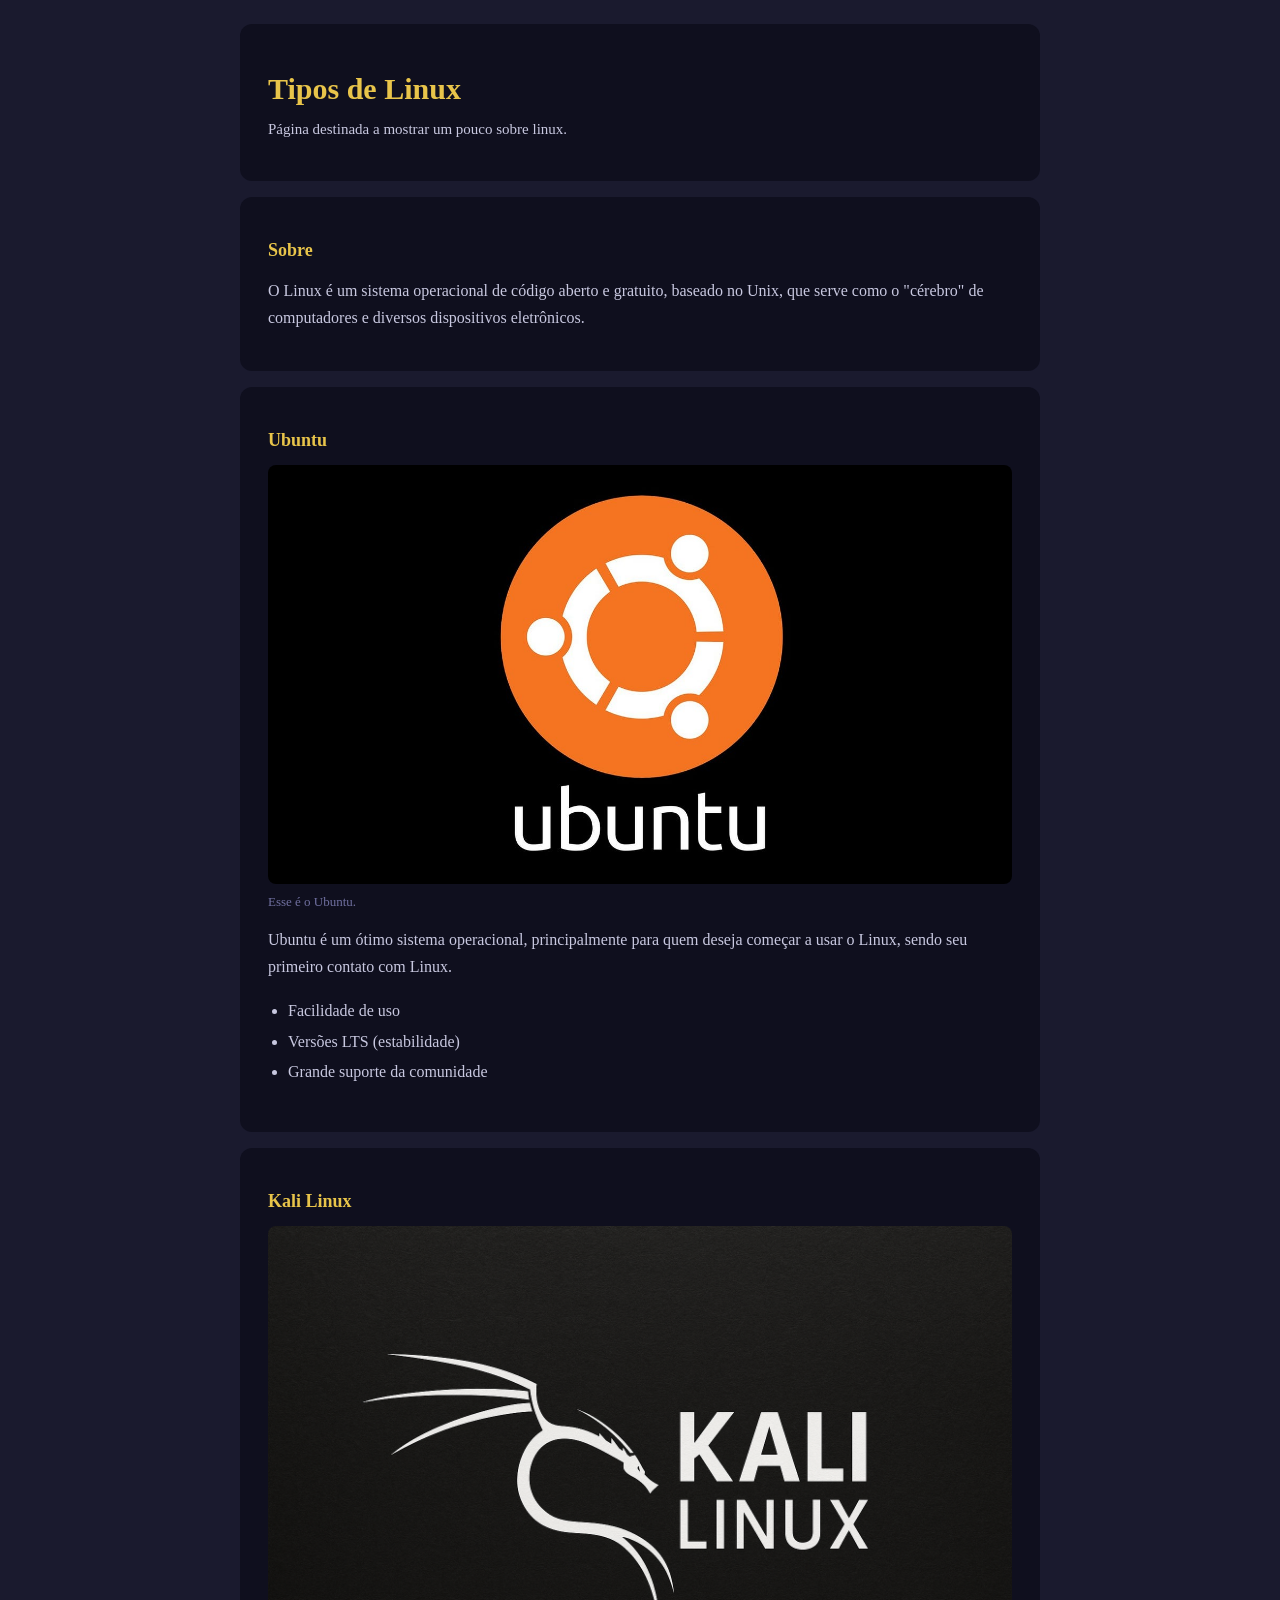
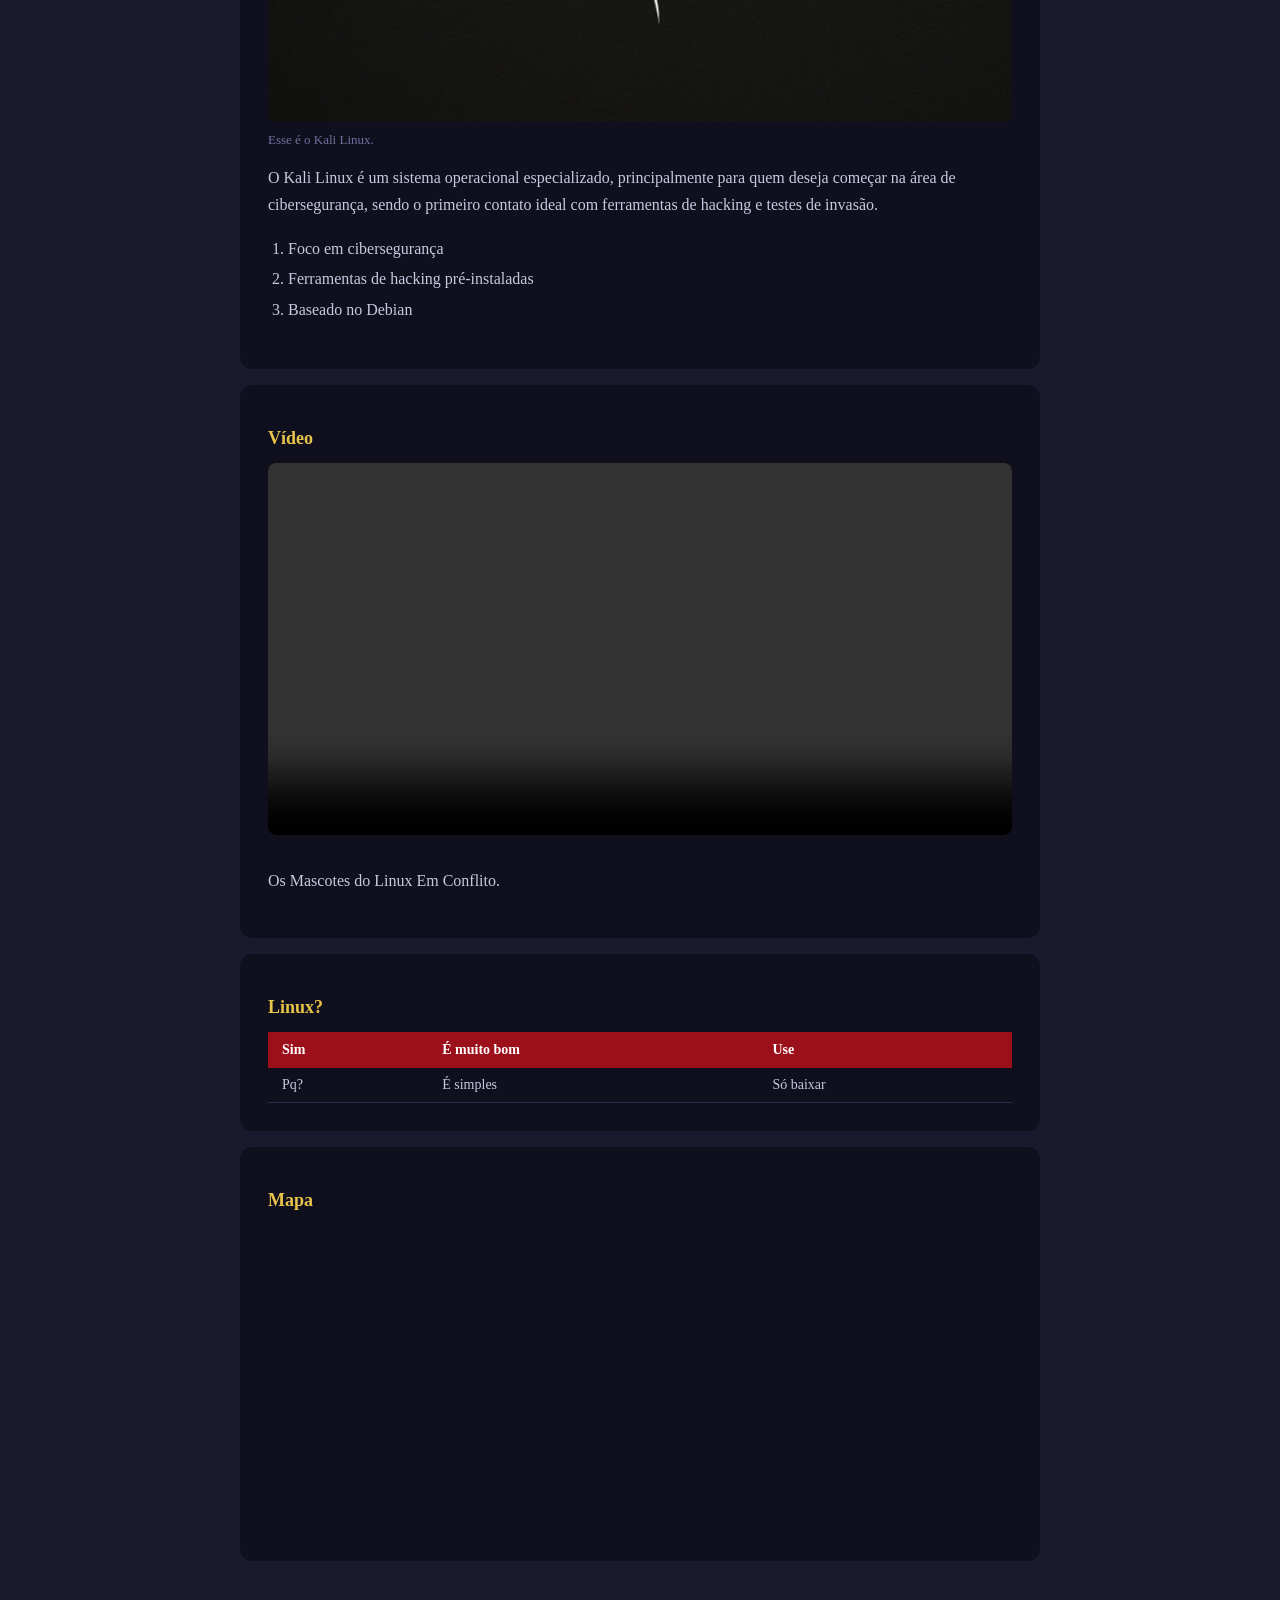
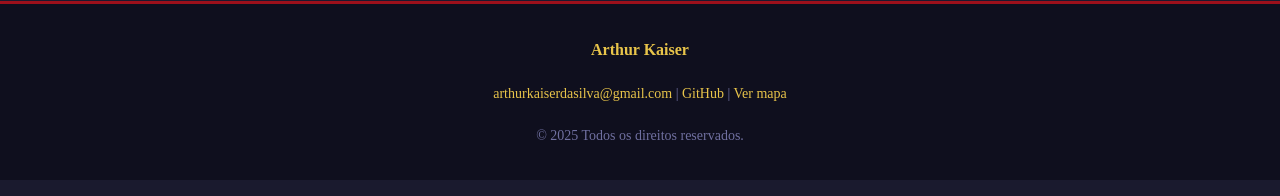
==== commit 5692ca4e: "Add files via upload" ====
--- a/index.html
+++ b/index.html
@@ -25,7 +25,7 @@
     <section style="background: #0f0f1e; border-radius: 12px; padding: 28px; margin-bottom: 16px;">
       <h2 style="color: #e8c44a; font-size: 18px; margin-bottom: 14px;">Ubuntu</h2>
       <figure style="margin: 0;">
-        <img src="img01.png" alt="Ubuntu"
+        <img src="src/img/img01.png" alt="Ubuntu"
           style="width: 100%; height: auto; border-radius: 8px; margin-bottom: 6px;" />
         <figcaption style="font-size: 13px; color: #7070a0; margin-bottom: 14px;">Esse é o Ubuntu.</figcaption>
       </figure>
@@ -41,7 +41,7 @@
     <section style="background: #0f0f1e; border-radius: 12px; padding: 28px; margin-bottom: 16px;">
       <h2 style="color: #e8c44a; font-size: 18px; margin-bottom: 14px;">Kali Linux</h2>
       <figure style="margin: 0;">
-        <img src="img02.png" alt="Kali Linux"
+        <img src="src/img/img02.png" alt="Kali Linux"
           style="width: 100%; height: auto; border-radius: 8px; margin-bottom: 6px;" />
         <figcaption style="font-size: 13px; color: #7070a0; margin-bottom: 14px;">Esse é o Kali Linux.</figcaption>
       </figure>
@@ -58,7 +58,7 @@
     <section style="background: #0f0f1e; border-radius: 12px; padding: 28px; margin-bottom: 16px;">
       <h2 style="color: #e8c44a; font-size: 18px; margin-bottom: 14px;">Vídeo</h2>
       <video controls style="width: 100%; border-radius: 8px; background: #000; margin-bottom: 12px;">
-        <source src="vid01.mp4" type="video/mp4" />
+        <source src="src/vid/vid01.mp4" type="video/mp4" />
       </video>
       <p style="line-height: 1.7;">Os Mascotes do Linux Em Conflito.</p>
     </section>
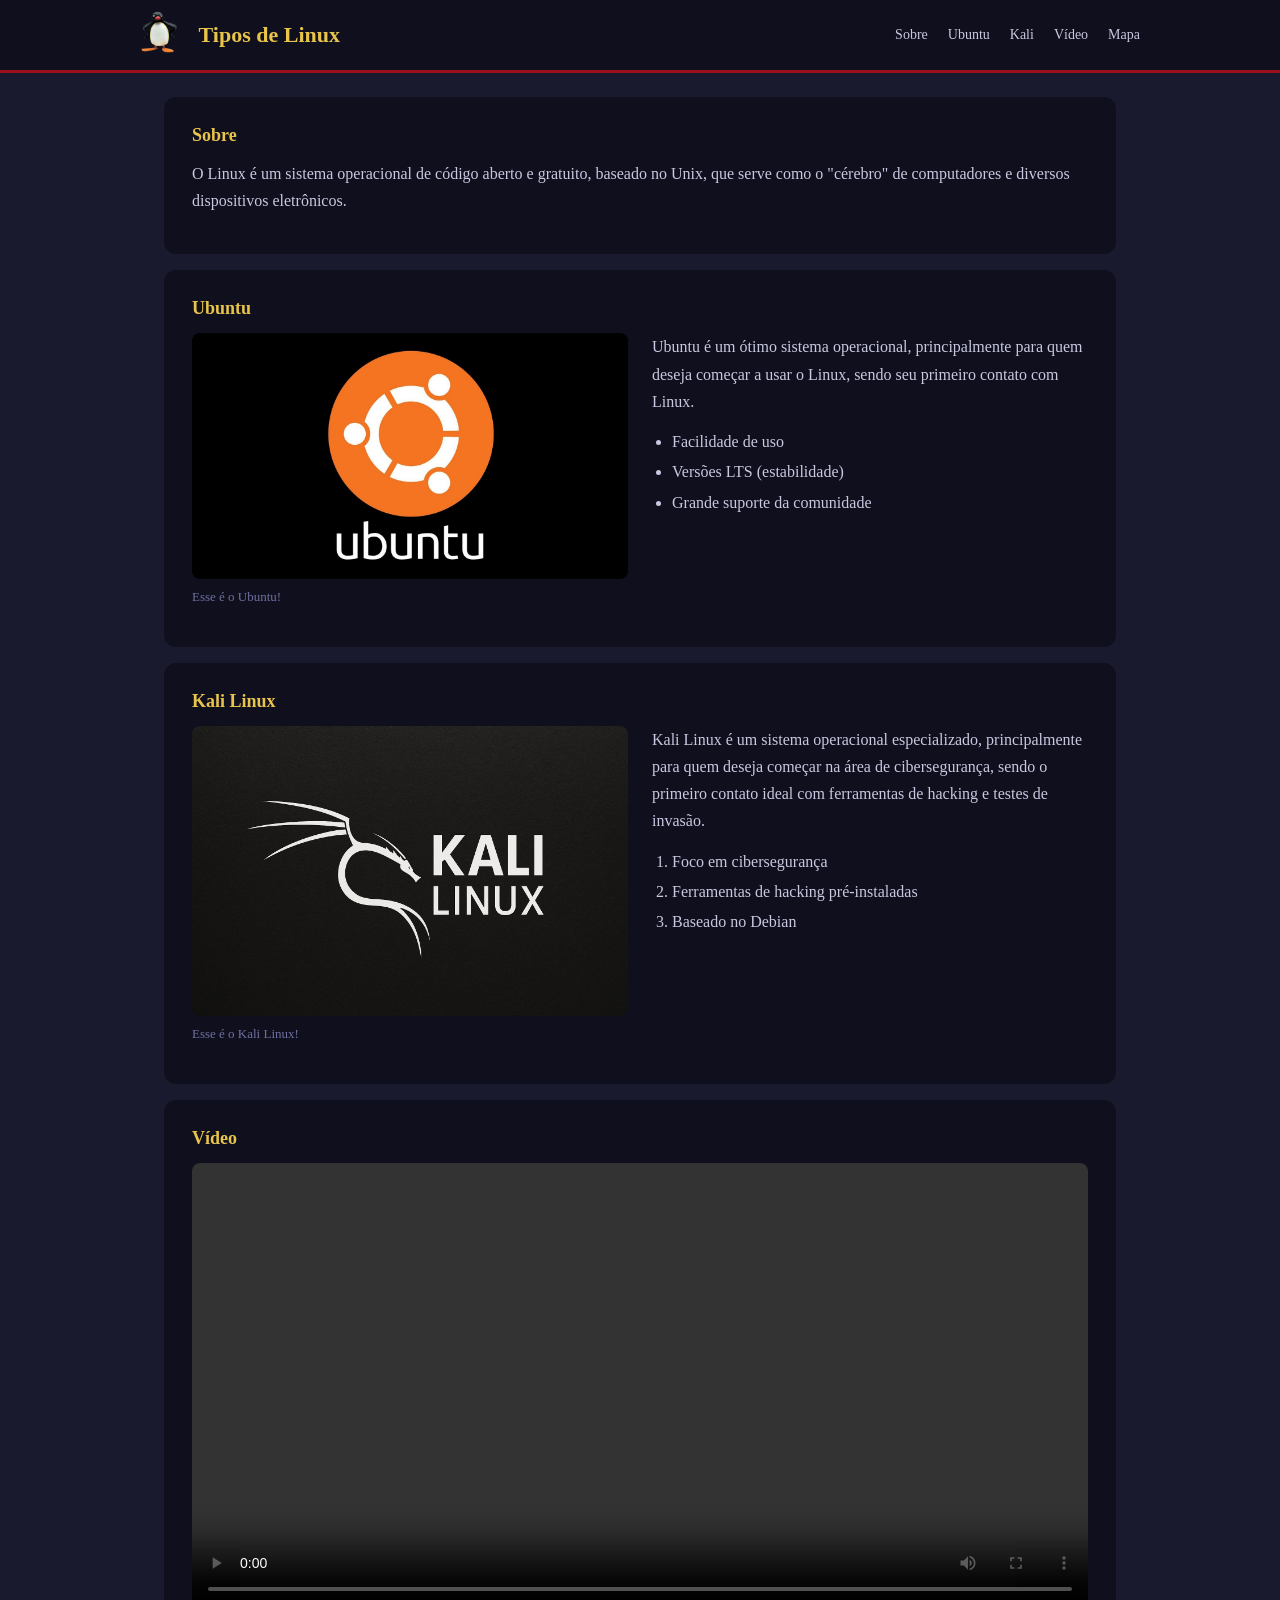
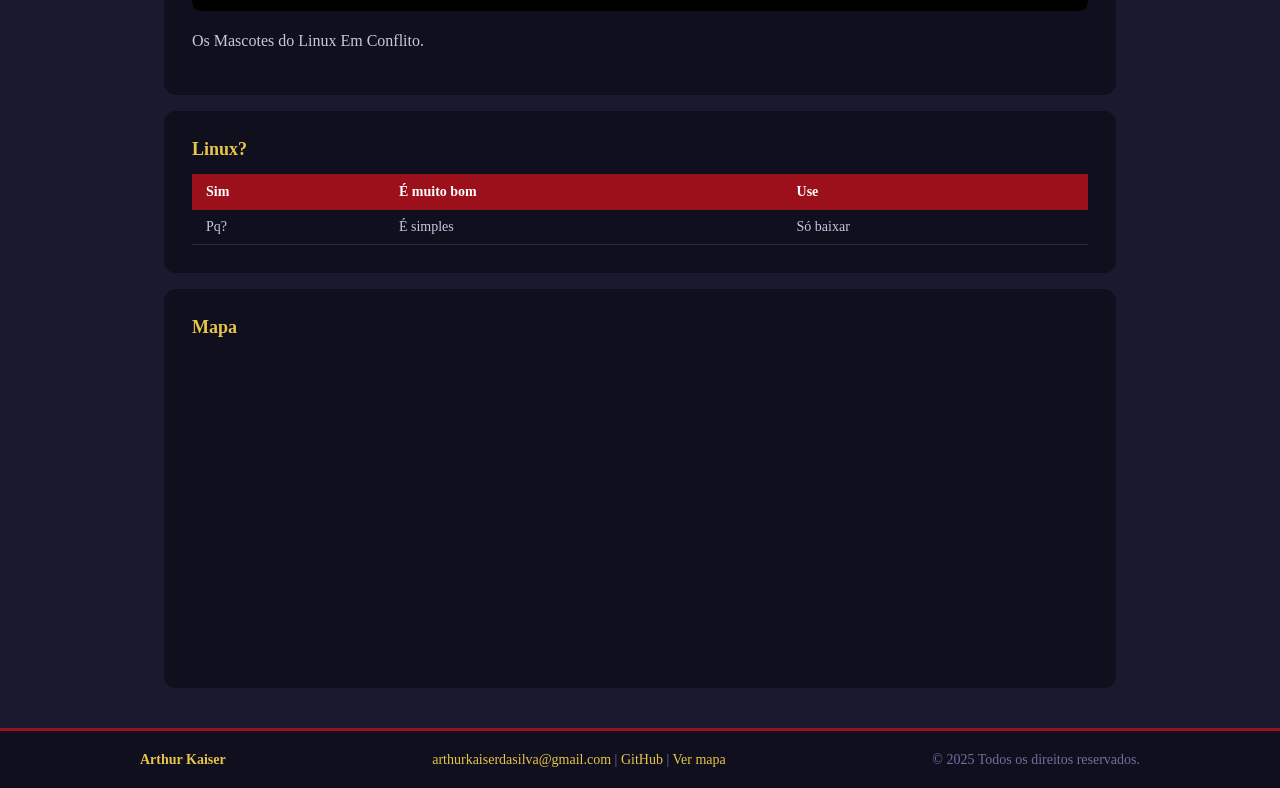
==== commit 9163fd31: "Add files via upload" ====
--- a/index.html
+++ b/index.html
@@ -5,104 +5,114 @@
   <meta charset="utf-8" />
   <meta name="viewport" content="width=device-width, initial-scale=1" />
   <title>Linux</title>
+  <link rel="stylesheet" href="estilos.css" />
 </head>
 
-<body style="font-family: Georgia, serif; background: #1a1a2e; color: #c8c8e0; margin: 0; padding: 0;">
+<body>
 
-  <div style="max-width: 800px; margin: 0 auto; padding: 24px;">
+  <header>
+    <div class="header-inner">
+      <img src="src/img/logo.png" alt="Logo" class="logo" />
+      <h1>Tipos de Linux</h1>
+      <nav>
+        <a href="#sobre">Sobre</a>
+        <a href="#ubuntu">Ubuntu</a>
+        <a href="#kali">Kali</a>
+        <a href="#video">Vídeo</a>
+        <a href="#mapa">Mapa</a>
+      </nav>
+    </div>
+  </header>
 
-    <header style="background: #0f0f1e; border-radius: 12px; padding: 28px; margin-bottom: 16px;">
-      <h1 style="color: #e8c44a; font-size: 30px; margin-bottom: 6px;">Tipos de Linux</h1>
-      <p style="font-size: 15px;">Página destinada a mostrar um pouco sobre linux.</p>
-    </header>
+  <div class="container">
 
-    <section style="background: #0f0f1e; border-radius: 12px; padding: 28px; margin-bottom: 16px;">
-      <h2 style="color: #e8c44a; font-size: 18px; margin-bottom: 14px;">Sobre</h2>
-      <p style="line-height: 1.7; margin-bottom: 12px;">O Linux é um sistema operacional de código aberto e gratuito,
-        baseado no Unix, que serve como o "cérebro" de computadores e diversos dispositivos eletrônicos.</p>
+    <section id="sobre">
+      <h2>Sobre</h2>
+      <p> O Linux é um sistema operacional de código aberto e gratuito, baseado no Unix, que serve como o "cérebro" de computadores e diversos dispositivos eletrônicos.</p>
     </section>
 
-    <section style="background: #0f0f1e; border-radius: 12px; padding: 28px; margin-bottom: 16px;">
-      <h2 style="color: #e8c44a; font-size: 18px; margin-bottom: 14px;">Ubuntu</h2>
-      <figure style="margin: 0;">
-        <img src="src/img/img01.png" alt="Ubuntu"
-          style="width: 100%; height: auto; border-radius: 8px; margin-bottom: 6px;" />
-        <figcaption style="font-size: 13px; color: #7070a0; margin-bottom: 14px;">Esse é o Ubuntu.</figcaption>
-      </figure>
-      <p style="line-height: 1.7; margin-bottom: 12px;">Ubuntu é um ótimo sistema operacional, principalmente para quem
-        deseja começar a usar o Linux, sendo seu primeiro contato com Linux.</p>
-      <ul style="padding-left: 20px; line-height: 1.9;">
-        <li>Facilidade de uso</li>
-        <li>Versões LTS (estabilidade)</li>
-        <li>Grande suporte da comunidade</li>
-      </ul>
+    <section id="ubuntu">
+      <h2>Ubuntu</h2>
+      <div class="caixa">
+        <figure>
+          <img src="src/img/img01.png" alt="Ubuntu" />
+          <figcaption>Esse é o Ubuntu!</figcaption>
+        </figure>
+        <div class="caixa-texto">
+          <p>Ubuntu é um ótimo sistema operacional, principalmente para quem deseja começar a usar o Linux, sendo seu primeiro contato com Linux.</p>
+          <ul>
+            <li>Facilidade de uso</li>
+            <li>Versões LTS (estabilidade)</li>
+            <li>Grande suporte da comunidade</li>
+          </ul>
+        </div>
+      </div>
     </section>
 
-    <section style="background: #0f0f1e; border-radius: 12px; padding: 28px; margin-bottom: 16px;">
-      <h2 style="color: #e8c44a; font-size: 18px; margin-bottom: 14px;">Kali Linux</h2>
-      <figure style="margin: 0;">
-        <img src="src/img/img02.png" alt="Kali Linux"
-          style="width: 100%; height: auto; border-radius: 8px; margin-bottom: 6px;" />
-        <figcaption style="font-size: 13px; color: #7070a0; margin-bottom: 14px;">Esse é o Kali Linux.</figcaption>
-      </figure>
-      <p style="line-height: 1.7; margin-bottom: 12px;">O Kali Linux é um sistema operacional especializado,
-        principalmente para quem deseja começar na área de cibersegurança, sendo o primeiro contato ideal com
-        ferramentas de hacking e testes de invasão.</p>
-      <ol style="padding-left: 20px; line-height: 1.9;">
-        <li>Foco em cibersegurança</li>
-        <li>Ferramentas de hacking pré-instaladas</li>
-        <li>Baseado no Debian</li>
-      </ol>
+    <section id="kali">
+      <h2>Kali Linux</h2>
+      <div class="caixa">
+        <figure>
+          <img src="src/img/img02.png" alt="Kali Linux" />
+          <figcaption>Esse é o Kali Linux!</figcaption>
+        </figure>
+        <div class="caixa-texto">
+          <p>Kali Linux é um sistema operacional especializado, principalmente para quem deseja começar na área de cibersegurança, sendo o primeiro contato ideal com ferramentas de hacking e testes de invasão.</p>
+          <ol>
+            <li>Foco em cibersegurança</li>
+            <li>Ferramentas de hacking pré-instaladas</li>
+            <li>Baseado no Debian</li>
+          </ol>
+        </div>
+      </div>
     </section>
 
-    <section style="background: #0f0f1e; border-radius: 12px; padding: 28px; margin-bottom: 16px;">
-      <h2 style="color: #e8c44a; font-size: 18px; margin-bottom: 14px;">Vídeo</h2>
-      <video controls style="width: 100%; border-radius: 8px; background: #000; margin-bottom: 12px;">
+    <section id="video">
+      <h2>Vídeo</h2>
+      <video controls>
         <source src="src/vid/vid01.mp4" type="video/mp4" />
       </video>
-      <p style="line-height: 1.7;">Os Mascotes do Linux Em Conflito.</p>
+      <p>Os Mascotes do Linux Em Conflito.</p>
     </section>
 
-    <section style="background: #0f0f1e; border-radius: 12px; padding: 28px; margin-bottom: 16px;">
-      <h2 style="color: #e8c44a; font-size: 18px; margin-bottom: 14px;">Linux?</h2>
-      <table style="width: 100%; border-collapse: collapse; font-size: 14px; margin-top: 4px;">
+    <section>
+      <h2>Linux?</h2>
+      <table>
         <tr>
-          <th style="background: #9c101b; color: #fff; padding: 10px 14px; text-align: left;">Sim</th>
-          <th style="background: #9c101b; color: #fff; padding: 10px 14px; text-align: left;">É muito bom</th>
-          <th style="background: #9c101b; color: #fff; padding: 10px 14px; text-align: left;">Use</th>
+          <th>Sim</th>
+          <th>É muito bom</th>
+          <th>Use</th>
         </tr>
         <tr>
-          <td style="padding: 9px 14px; border-bottom: 1px solid #2a2a4a;">Pq?</td>
-          <td style="padding: 9px 14px; border-bottom: 1px solid #2a2a4a;">É simples</td>
-          <td style="padding: 9px 14px; border-bottom: 1px solid #2a2a4a;">Só baixar</td>
+          <td>Pq?</td>
+          <td>É simples</td>
+          <td>Só baixar</td>
         </tr>
       </table>
     </section>
 
-    <section id="mapa" style="background: #0f0f1e; border-radius: 12px; padding: 28px; margin-bottom: 16px;">
-      <h2 style="color: #e8c44a; font-size: 18px; margin-bottom: 14px;">Mapa</h2>
+    <section id="mapa">
+      <h2>Mapa</h2>
       <iframe title="Mapa"
         src="https://www.google.com/maps/embed?pb=!1m18!1m12!1m3!1d3576.6852123046588!2d-48.85361492365835!3d-26.30430296806003!2m3!1f0!2f0!3f0!3m2!1i1024!2i768!4f13.1!3m3!1m2!1s0x94deb047b2a98c67%3A0x8101cf18a613c42a!2sCentro%20Universit%C3%A1rio%20Cat%C3%B3lica%20de%20Santa%20Catarina%20-%20Joinville!5e0!3m2!1spt-BR!2sbr!4v1771796308156!5m2!1spt-BR!2sbr"
-        loading="lazy" referrerpolicy="no-referrer-when-downgrade"
-        style="width: 100%; height: 300px; border: 0; border-radius: 8px; margin-top: 4px;">
+        loading="lazy" referrerpolicy="no-referrer-when-downgrade">
       </iframe>
     </section>
 
   </div>
 
-  <footer
-    style="background: #0f0f1e; border-radius: 0; padding: 16px 28px; margin-bottom: 16px; text-align: center; border-top: 3px solid #9c101b;">
-    <p style="line-height: 2; font-size: 14px; color: #7070a0;"><strong style="color: #e8c44a; font-size: 16px;">Arthur
-        Kaiser</strong></p>
-    <p style="line-height: 2; font-size: 14px; color: #7070a0;"> <a href="mailto:arthurkaiserdasilva@gmail.com"
-        style="color: #e8c44a; text-decoration: none;">arthurkaiserdasilva@gmail.com</a> |
-      <a href="https://github.com/arthurkaisers" target="_blank"
-        style="color: #e8c44a; text-decoration: none;">GitHub</a> |
-      <a href="#mapa" style="color: #e8c44a; text-decoration: none;">Ver mapa</a>
-    </p>
-    <p style="line-height: 2; font-size: 14px; color: #7070a0;">© 2025 Todos os direitos reservados.</p>
+  <footer>
+    <div class="footer-inner">
+      <p><strong>Arthur Kaiser</strong></p>
+      <p>
+        <a href="mailto:arthurkaiserdasilva@gmail.com">arthurkaiserdasilva@gmail.com</a> |
+        <a href="https://github.com/arthurkaisers" target="_blank">GitHub</a> |
+        <a href="#mapa">Ver mapa</a>
+      </p>
+      <p>© 2025 Todos os direitos reservados.</p>
+    </div>
   </footer>
 
 </body>
 
-</html>+</html>
--- a/estilos.css
+++ b/estilos.css
@@ -0,0 +1,185 @@
+* {
+  box-sizing: border-box;
+  margin: 0;
+  padding: 0;
+}
+
+body {
+  font-family: Georgia, serif;
+  background: #1a1a2e;
+  color: #c8c8e0;
+}
+
+header {
+  background: #0f0f1e;
+  border-bottom: 3px solid #9c101b;
+  padding: 0 24px;
+  position: sticky;
+  top: 0;
+  z-index: 100;
+}
+
+.header-inner {
+  max-width: 1000px;
+  margin: 0 auto;
+  display: flex;
+  align-items: center;
+  gap: 20px;
+  height: 70px;
+}
+
+.logo {
+  height: 42px;
+  width: auto;
+}
+
+.header-inner h1 {
+  color: #e8c44a;
+  font-size: 22px;
+  flex: 1;
+}
+
+nav {
+  display: flex;
+  gap: 20px;
+}
+
+nav a {
+  color: #c8c8e0;
+  text-decoration: none;
+  font-size: 14px;
+}
+
+nav a:hover {
+  color: #e8c44a;
+}
+
+.container {
+  max-width: 1000px;
+  margin: 0 auto;
+  padding: 24px;
+}
+
+section {
+  background: #0f0f1e;
+  border-radius: 12px;
+  padding: 28px;
+  margin-bottom: 16px;
+}
+
+section h2 {
+  color: #e8c44a;
+  font-size: 18px;
+  margin-bottom: 14px;
+}
+
+section p {
+  line-height: 1.7;
+  margin-bottom: 12px;
+}
+
+.caixa {
+  display: flex;
+  gap: 24px;
+  align-items: flex-start;
+}
+
+.caixa figure {
+  flex: 1;
+}
+
+.caixa-texto {
+  flex: 1;
+}
+
+figure {
+  margin: 0;
+}
+
+img {
+  width: 100%;
+  height: auto;
+  border-radius: 8px;
+  margin-bottom: 6px;
+}
+
+figcaption {
+  font-size: 13px;
+  color: #7070a0;
+  margin-bottom: 14px;
+}
+
+ul, ol {
+  padding-left: 20px;
+  line-height: 1.9;
+}
+
+video {
+  width: 100%;
+  border-radius: 8px;
+  background: #000;
+  margin-bottom: 12px;
+}
+
+table {
+  width: 100%;
+  border-collapse: collapse;
+  font-size: 14px;
+  margin-top: 4px;
+}
+
+th {
+  background: #9c101b;
+  color: #fff;
+  padding: 10px 14px;
+  text-align: left;
+}
+
+td {
+  padding: 9px 14px;
+  border-bottom: 1px solid #2a2a4a;
+}
+
+iframe {
+  width: 100%;
+  height: 300px;
+  border: 0;
+  border-radius: 8px;
+  margin-top: 4px;
+}
+
+footer {
+  background: #0f0f1e;
+  border-top: 3px solid #9c101b;
+  width: 100%;
+  padding: 16px 28px;
+}
+
+.footer-inner {
+  display: flex;
+  align-items: center;
+  justify-content: space-between;
+  max-width: 1000px;
+  margin: 0 auto;
+  flex-wrap: wrap;
+  gap: 8px;
+}
+
+footer p {
+  font-size: 14px;
+  color: #7070a0;
+  line-height: 1.8;
+}
+
+footer strong {
+  color: #e8c44a;
+}
+
+a {
+  color: #e8c44a;
+  text-decoration: none;
+}
+
+a:hover {
+  text-decoration: underline;
+}
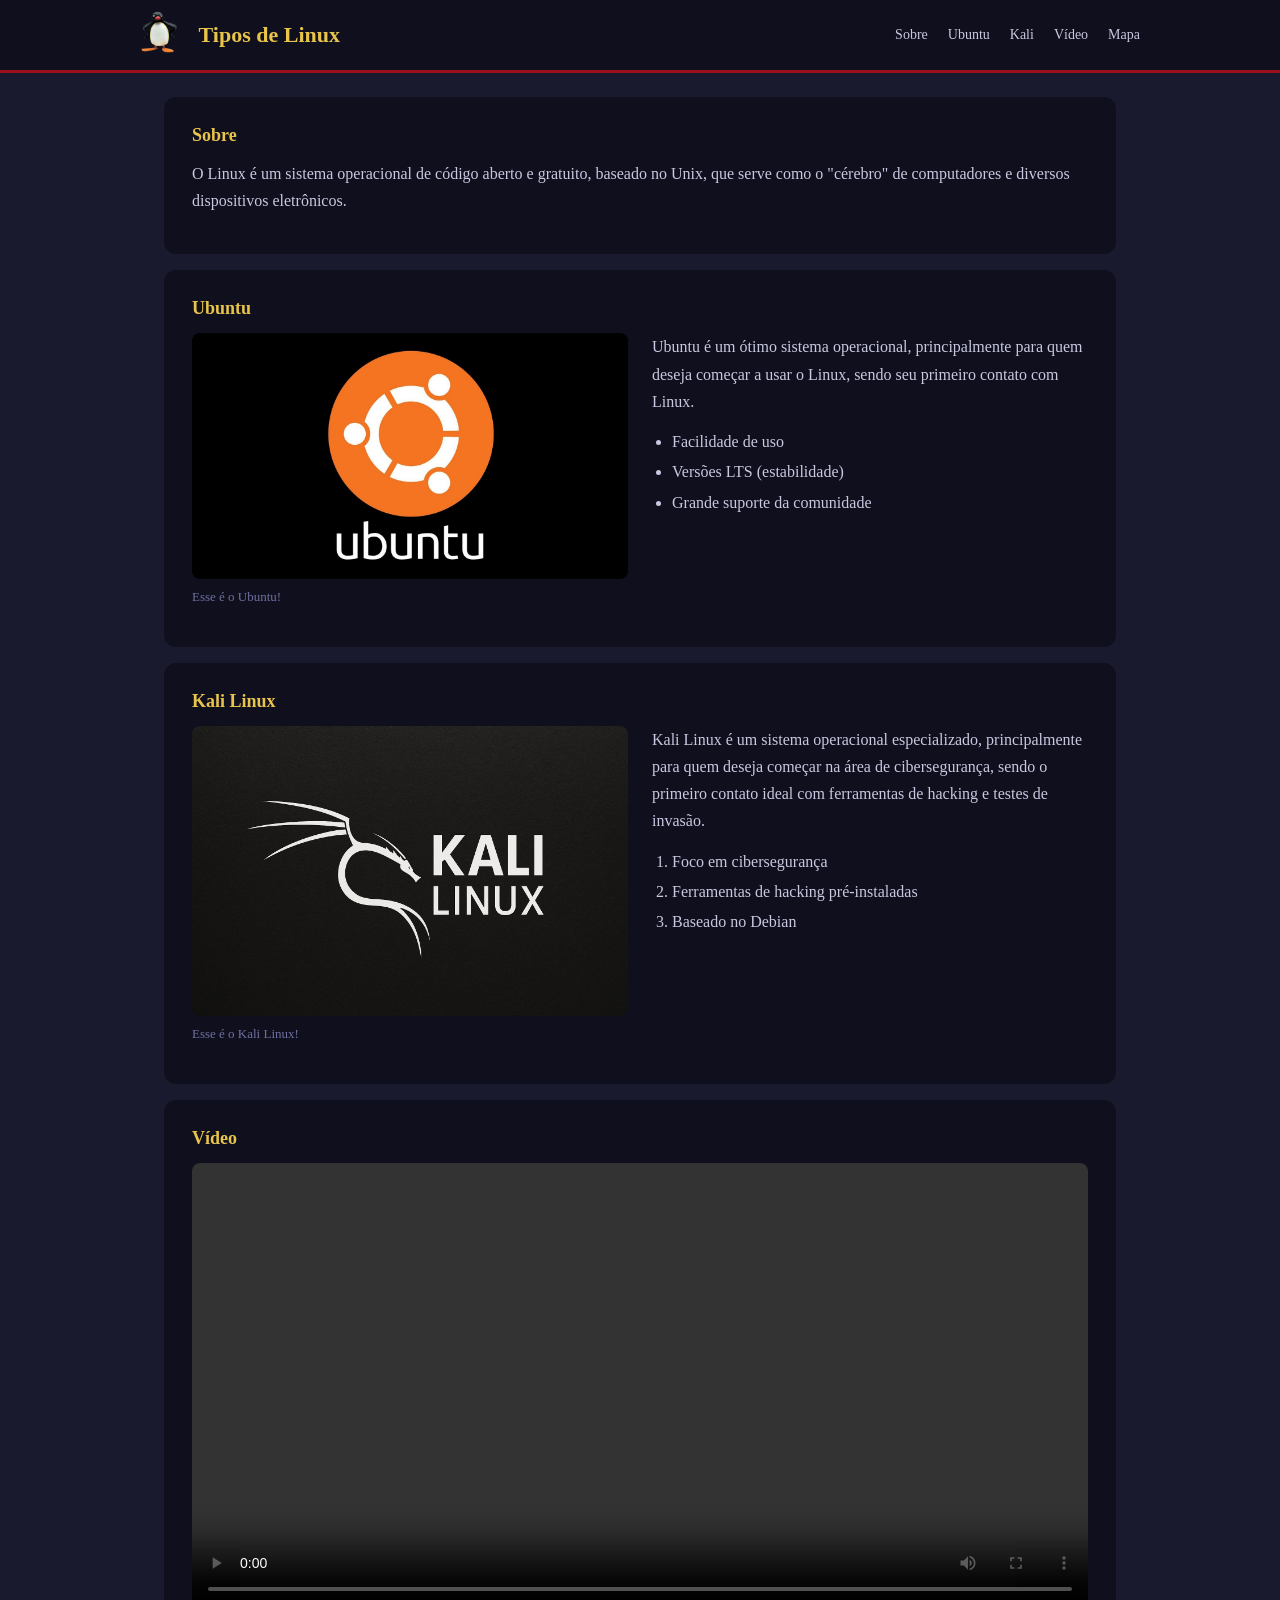
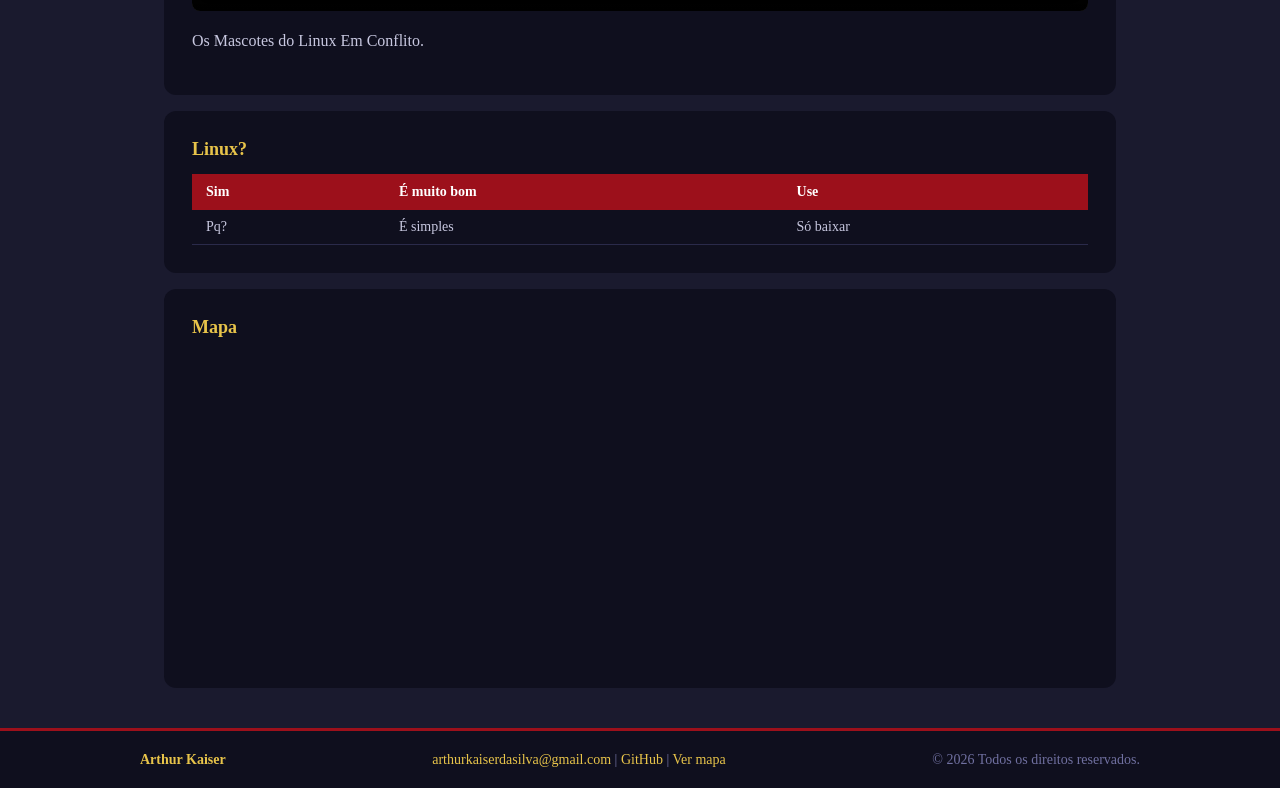
==== commit 3d150b7a: "Update index.html Arrumando alguns elementos" ====
--- a/index.html
+++ b/index.html
@@ -109,7 +109,7 @@
         <a href="https://github.com/arthurkaisers" target="_blank">GitHub</a> |
         <a href="#mapa">Ver mapa</a>
       </p>
-      <p>© 2025 Todos os direitos reservados.</p>
+      <p>© 2026 Todos os direitos reservados.</p>
     </div>
   </footer>
 
